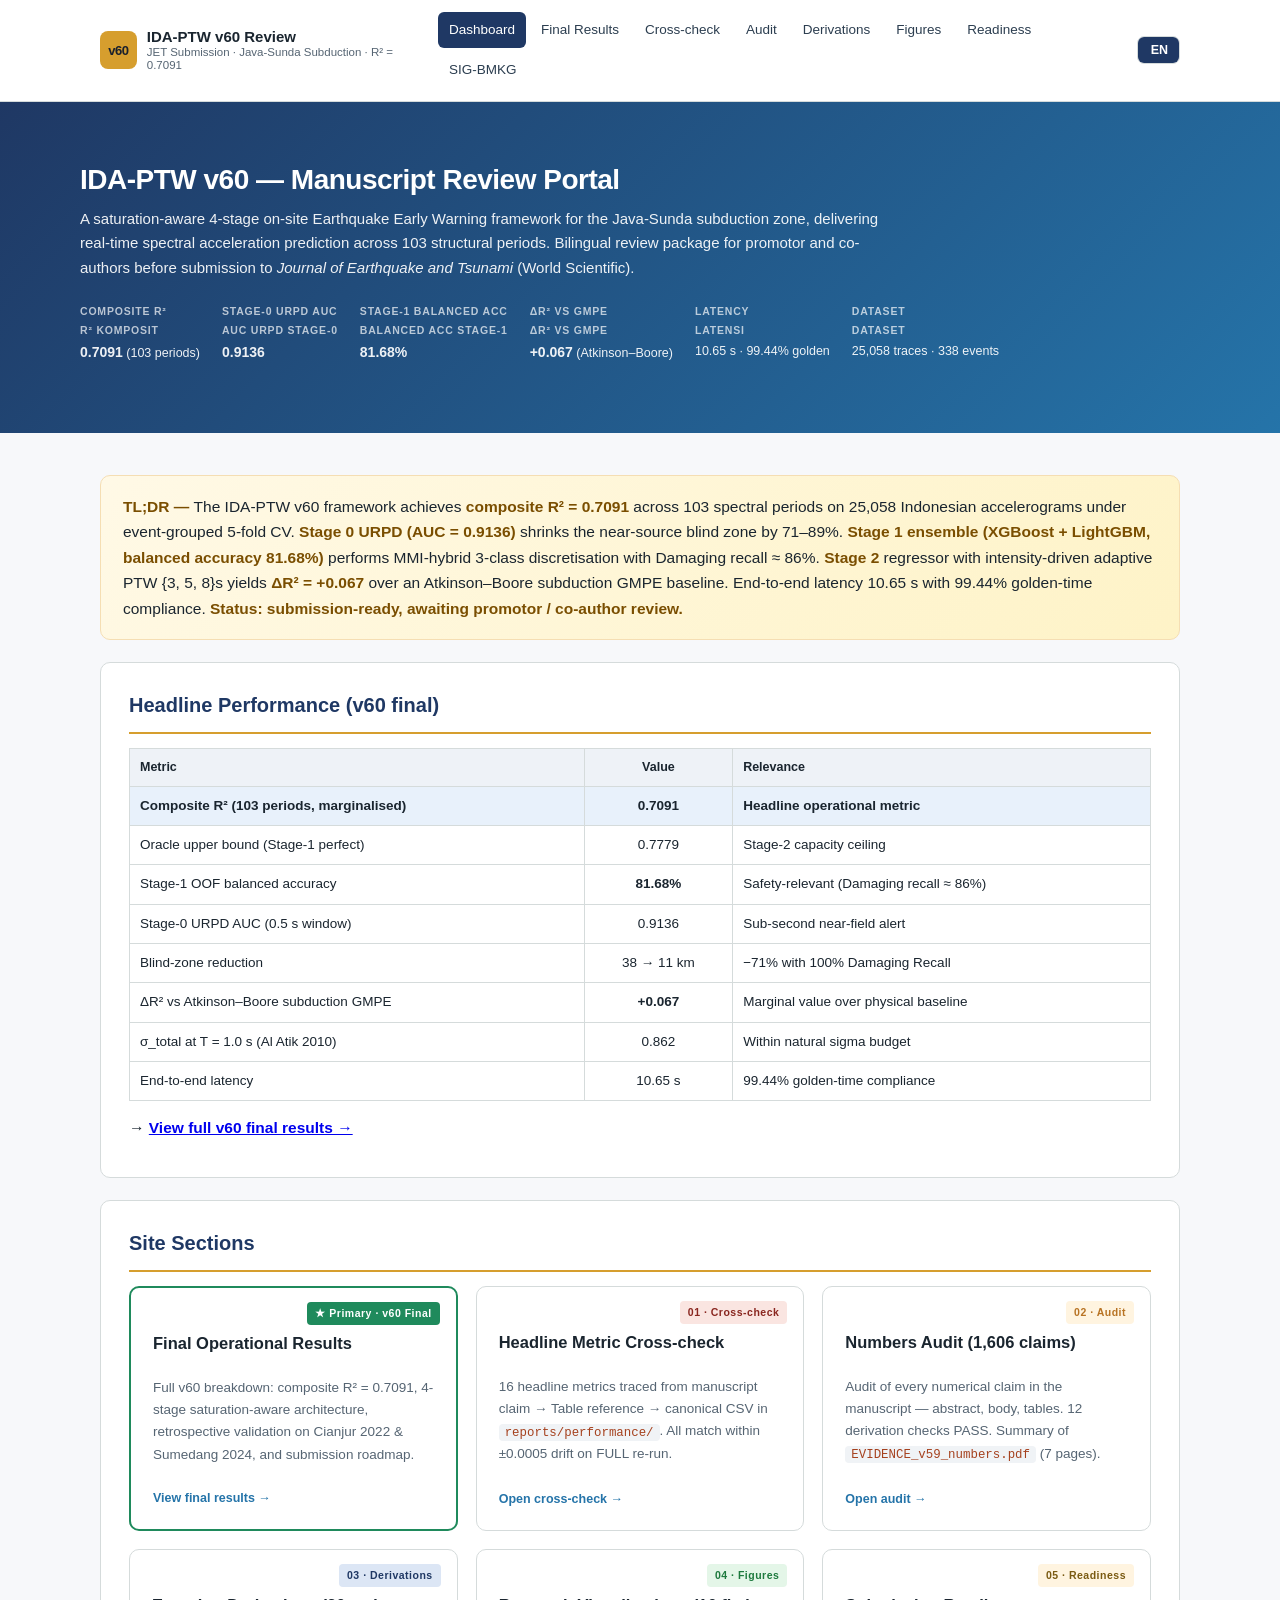
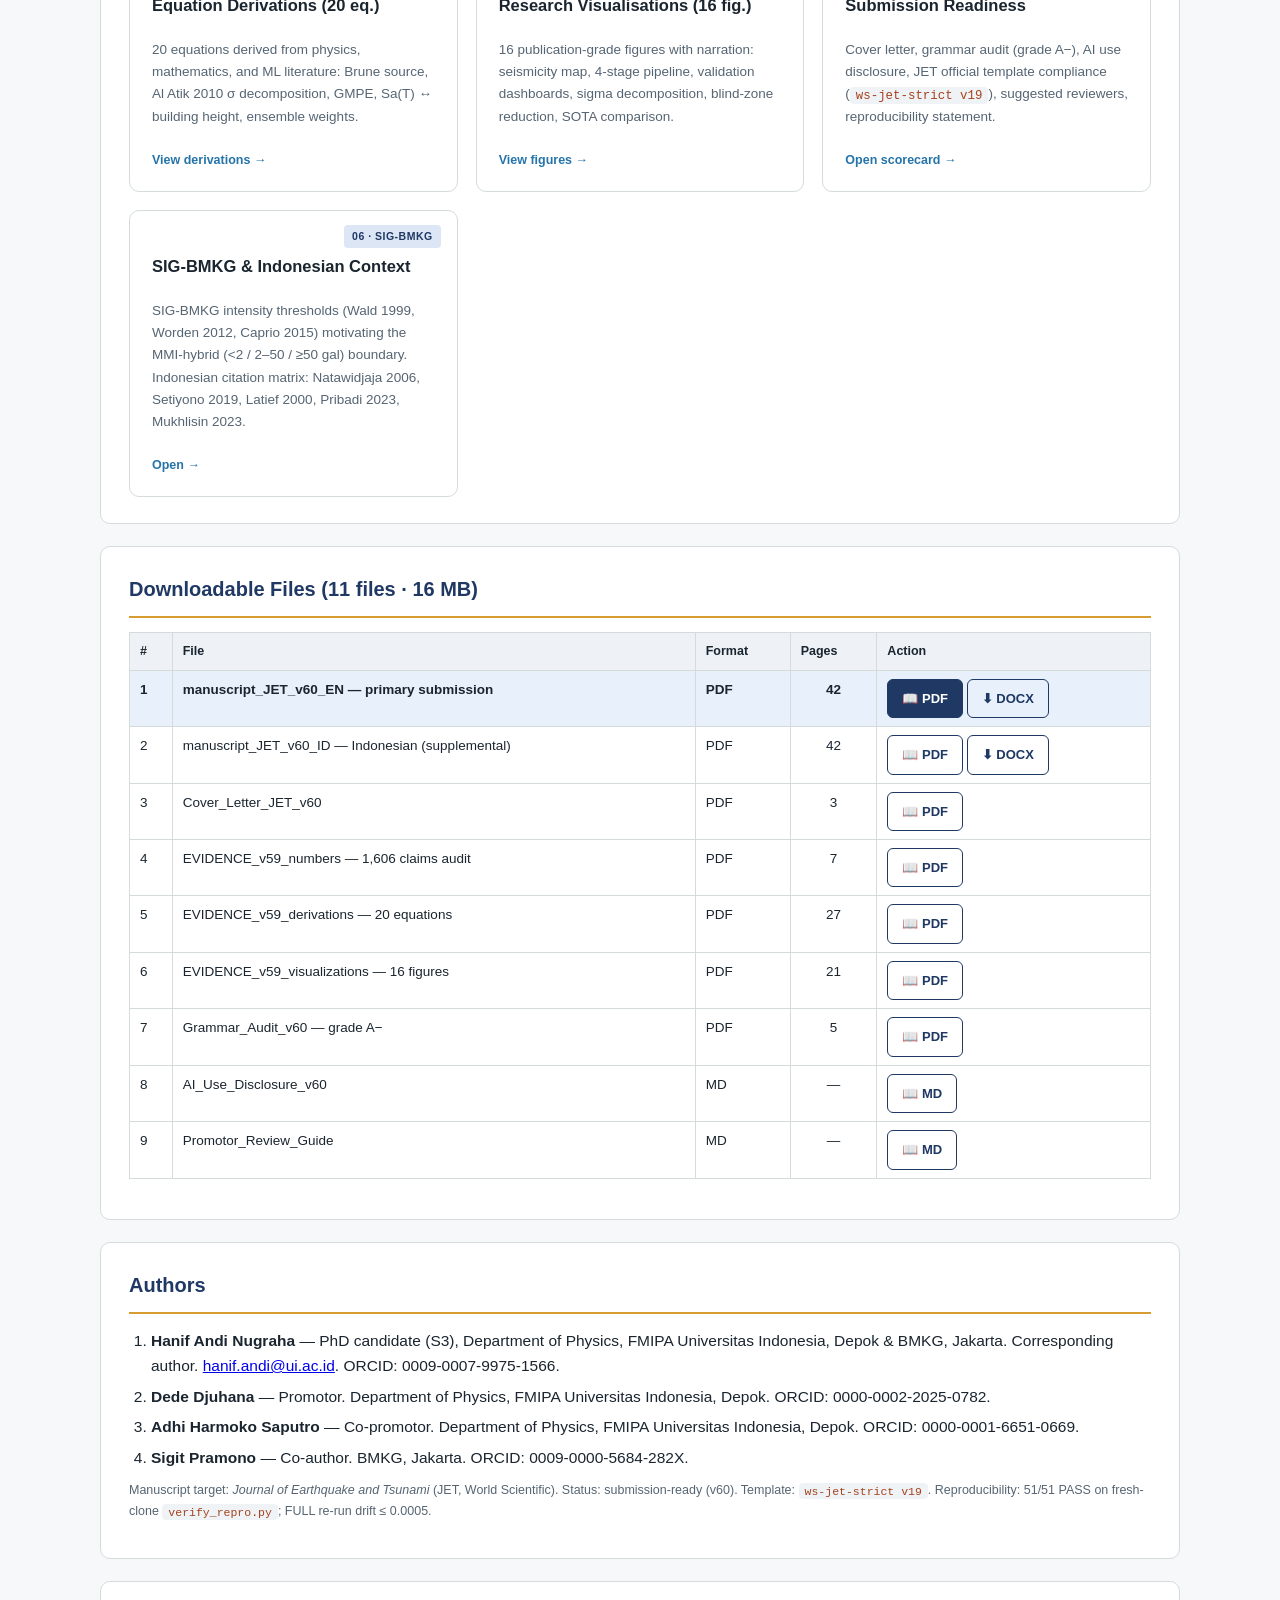
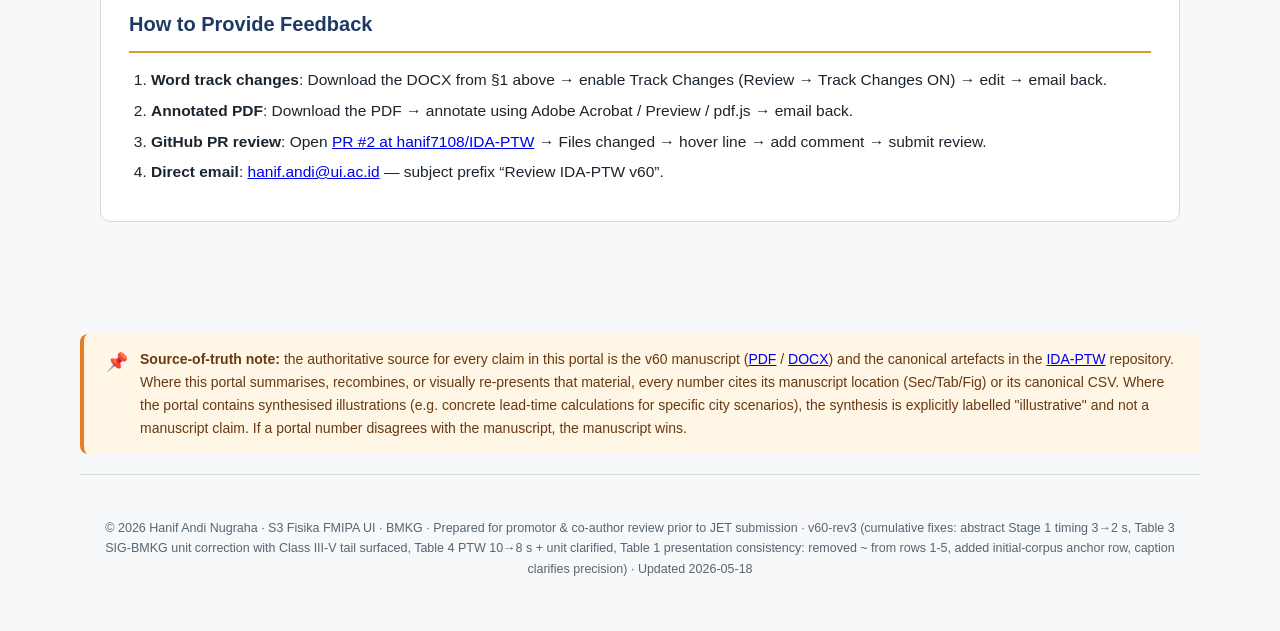
==== index.html @ 30c7771d "Manuscript v60-rev3: Table 1 presentation consistency Promotor flagged inconsistency in Table 1 (Qua" ====
<!DOCTYPE html>

<html lang="id">
<head>
<meta charset="utf-8"/>
<meta content="width=device-width, initial-scale=1" name="viewport"/>
<title>IDA-PTW v60 — Promotor Review Portal</title>
<meta content="Bilingual review portal for IDA-PTW v60 manuscript — Journal of Earthquake and Tsunami submission. Composite R²=0.7091, AUC=0.9136, BAcc=81.68%, ΔR² vs GMPE=+0.067." name="description"/>
<meta content="noindex,nofollow" name="robots"/>
<link href="assets/css/style.css" rel="stylesheet"/>
</head>
<body class="lang-id">
<header class="top">
<div class="wrap">
<a class="brand" data-keep-lang="" href="index.html">
<div class="brand-mark">v60</div>
<div class="brand-text">
<b data-lang="en">IDA-PTW v60 Review</b>
<b data-lang="id">Tinjauan IDA-PTW v60</b>
<span data-lang="en">JET Submission · Java-Sunda Subduction · R² = 0.7091</span>
<span data-lang="id">Submission JET · Subduksi Jawa-Sunda · R² = 0,7091</span>
</div>
</a>
<nav class="nav">
<a class="active" data-keep-lang="" data-lang="en" href="index.html">Dashboard</a>
<a class="active" data-keep-lang="" data-lang="id" href="index.html">Beranda</a>
<a data-keep-lang="" data-lang="en" href="07-final-results.html">Final Results</a>
<a data-keep-lang="" data-lang="id" href="07-final-results.html">Hasil Akhir</a>
<a data-keep-lang="" data-lang="en" href="01-crosscheck.html">Cross-check</a>
<a data-keep-lang="" data-lang="id" href="01-crosscheck.html">Cross-check</a>
<a data-keep-lang="" data-lang="en" href="02-audit.html">Audit</a>
<a data-keep-lang="" data-lang="id" href="02-audit.html">Audit</a>
<a data-keep-lang="" data-lang="en" href="03-appendix.html">Derivations</a>
<a data-keep-lang="" data-lang="id" href="03-appendix.html">Derivasi</a>
<a data-keep-lang="" data-lang="en" href="04-figure.html">Figures</a>
<a data-keep-lang="" data-lang="id" href="04-figure.html">Figur</a>
<a data-keep-lang="" data-lang="en" href="05-readiness.html">Readiness</a>
<a data-keep-lang="" data-lang="id" href="05-readiness.html">Kesiapan</a>
<a data-keep-lang="" data-lang="en" href="06-sigbmkg.html">SIG-BMKG</a>
<a data-keep-lang="" data-lang="id" href="06-sigbmkg.html">SIG-BMKG</a>
</nav>
<div aria-label="Language" class="lang-toggle" role="tablist">
<button aria-label="English" data-lang="en">EN</button>
<button aria-label="Bahasa Indonesia" data-lang="id">ID</button>
</div>
</div>
</header>
<section class="hero">
<div class="wrap">
<h1 data-lang="en">IDA-PTW v60 — Manuscript Review Portal</h1>
<h1 data-lang="id">Portal Tinjauan Naskah IDA-PTW v60</h1>
<p class="sub" data-lang="en">
      A saturation-aware 4-stage on-site Earthquake Early Warning framework for the Java-Sunda subduction zone, delivering real-time spectral acceleration prediction across 103 structural periods. Bilingual review package for promotor and co-authors before submission to <em>Journal of Earthquake and Tsunami</em> (World Scientific).
    </p>
<p class="sub" data-lang="id">
      Framework EEWS on-site 4-tahap dengan kesadaran saturasi untuk zona subduksi Jawa-Sunda, memberikan prediksi spectral acceleration real-time pada 103 periode struktural. Paket tinjauan dwi-bahasa untuk promotor dan co-author sebelum submission ke <em>Journal of Earthquake and Tsunami</em> (World Scientific).
    </p>
<div class="meta">
<span>
<strong data-lang="en">Composite R²</strong><strong data-lang="id">R² Komposit</strong>
<span data-lang="en"><b>0.7091</b> (103 periods)</span>
<span data-lang="id"><b>0,7091</b> (103 periode)</span>
</span>
<span>
<strong data-lang="en">Stage-0 URPD AUC</strong><strong data-lang="id">AUC URPD Stage-0</strong>
<span data-lang="en"><b>0.9136</b></span>
<span data-lang="id"><b>0,9136</b></span>
</span>
<span>
<strong data-lang="en">Stage-1 Balanced Acc</strong><strong data-lang="id">Balanced Acc Stage-1</strong>
<span data-lang="en"><b>81.68%</b></span>
<span data-lang="id"><b>81,68%</b></span>
</span>
<span>
<strong data-lang="en">ΔR² vs GMPE</strong><strong data-lang="id">ΔR² vs GMPE</strong>
<span data-lang="en"><b>+0.067</b> (Atkinson–Boore)</span>
<span data-lang="id"><b>+0,067</b> (Atkinson–Boore)</span>
</span>
<span>
<strong data-lang="en">Latency</strong><strong data-lang="id">Latensi</strong>
<span data-lang="en">10.65 s · 99.44% golden</span>
<span data-lang="id">10,65 s · 99,44% golden</span>
</span>
<span>
<strong data-lang="en">Dataset</strong><strong data-lang="id">Dataset</strong>
<span data-lang="en">25,058 traces · 338 events</span>
<span data-lang="id">25.058 traces · 338 event</span>
</span>
</div>
</div>
</section>
<main>
<div class="tldr">
<b data-lang="en">TL;DR — </b><b data-lang="id">Ringkas — </b>
<span data-lang="en">
      The IDA-PTW v60 framework achieves <b>composite R² = 0.7091</b> across 103 spectral periods on 25,058 Indonesian accelerograms under event-grouped 5-fold CV. <b>Stage 0 URPD (AUC = 0.9136)</b> shrinks the near-source blind zone by 71–89%. <b>Stage 1 ensemble (XGBoost + LightGBM, balanced accuracy 81.68%)</b> performs MMI-hybrid 3-class discretisation with Damaging recall ≈ 86%. <b>Stage 2</b> regressor with intensity-driven adaptive PTW {3, 5, 8}s yields <b>ΔR² = +0.067</b> over an Atkinson–Boore subduction GMPE baseline. End-to-end latency 10.65 s with 99.44% golden-time compliance. <b>Status: submission-ready, awaiting promotor / co-author review.</b>
</span>
<span data-lang="id">
      Framework IDA-PTW v60 mencapai <b>composite R² = 0,7091</b> pada 103 periode spektral di 25.058 accelerogram Indonesia di bawah event-grouped 5-fold CV. <b>Stage 0 URPD (AUC = 0,9136)</b> mengurangi zona buta near-source 71–89%. <b>Ensemble Stage 1 (XGBoost + LightGBM, balanced accuracy 81,68%)</b> melakukan diskretisasi 3-kelas MMI-hybrid dengan Damaging recall ≈ 86%. <b>Regressor Stage 2</b> dengan PTW adaptif {3, 5, 8}s menghasilkan <b>ΔR² = +0,067</b> di atas baseline GMPE Atkinson–Boore. Latensi end-to-end 10,65 s dengan kepatuhan golden-time 99,44%. <b>Status: siap submission, menunggu tinjauan promotor / co-author.</b>
</span>
</div>
<section class="card">
<h2 data-lang="en">Headline Performance (v60 final)</h2>
<h2 data-lang="id">Performa Utama (v60 final)</h2>
<div class="table-wrap">
<table>
<thead>
<tr>
<th data-lang="en">Metric</th><th data-lang="id">Metrik</th>
<th class="num" data-lang="en">Value</th><th class="num" data-lang="id">Nilai</th>
<th data-lang="en">Relevance</th><th data-lang="id">Relevansi</th>
</tr>
</thead>
<tbody>
<tr class="highlight">
<td data-lang="en">Composite R² (103 periods, marginalised)</td>
<td data-lang="id">Composite R² (103 periode, marginalised)</td>
<td class="num" data-lang="en"><b>0.7091</b></td><td class="num" data-lang="id"><b>0,7091</b></td>
<td data-lang="en">Headline operational metric</td>
<td data-lang="id">Metrik operasional utama</td>
</tr>
<tr>
<td data-lang="en">Oracle upper bound (Stage-1 perfect)</td>
<td data-lang="id">Oracle upper bound (Stage-1 sempurna)</td>
<td class="num" data-lang="en">0.7779</td><td class="num" data-lang="id">0,7779</td>
<td data-lang="en">Stage-2 capacity ceiling</td>
<td data-lang="id">Plafon kapasitas Stage-2</td>
</tr>
<tr>
<td data-lang="en">Stage-1 OOF balanced accuracy</td>
<td data-lang="id">Balanced accuracy OOF Stage-1</td>
<td class="num" data-lang="en"><b>81.68%</b></td><td class="num" data-lang="id"><b>81,68%</b></td>
<td data-lang="en">Safety-relevant (Damaging recall ≈ 86%)</td>
<td data-lang="id">Relevan keselamatan (Damaging recall ≈ 86%)</td>
</tr>
<tr>
<td data-lang="en">Stage-0 URPD AUC (0.5 s window)</td>
<td data-lang="id">AUC URPD Stage-0 (window 0,5 s)</td>
<td class="num" data-lang="en">0.9136</td><td class="num" data-lang="id">0,9136</td>
<td data-lang="en">Sub-second near-field alert</td>
<td data-lang="id">Alert near-field sub-detik</td>
</tr>
<tr>
<td data-lang="en">Blind-zone reduction</td>
<td data-lang="id">Reduksi blind zone</td>
<td class="num" data-lang="en">38 → 11 km</td><td class="num" data-lang="id">38 → 11 km</td>
<td data-lang="en">−71% with 100% Damaging Recall</td>
<td data-lang="id">−71% dengan 100% Damaging Recall</td>
</tr>
<tr>
<td data-lang="en">ΔR² vs Atkinson–Boore subduction GMPE</td>
<td data-lang="id">ΔR² vs GMPE subduksi Atkinson–Boore</td>
<td class="num" data-lang="en"><b>+0.067</b></td><td class="num" data-lang="id"><b>+0,067</b></td>
<td data-lang="en">Marginal value over physical baseline</td>
<td data-lang="id">Nilai marginal di atas baseline fisik</td>
</tr>
<tr>
<td data-lang="en">σ_total at T = 1.0 s (Al Atik 2010)</td>
<td data-lang="id">σ_total di T = 1,0 s (Al Atik 2010)</td>
<td class="num" data-lang="en">0.862</td><td class="num" data-lang="id">0,862</td>
<td data-lang="en">Within natural sigma budget</td>
<td data-lang="id">Dalam budget sigma alami</td>
</tr>
<tr>
<td data-lang="en">End-to-end latency</td>
<td data-lang="id">Latensi end-to-end</td>
<td class="num" data-lang="en">10.65 s</td><td class="num" data-lang="id">10,65 s</td>
<td data-lang="en">99.44% golden-time compliance</td>
<td data-lang="id">99,44% kepatuhan golden-time</td>
</tr>
</tbody>
</table>
</div>
<p data-lang="en">→ <a data-keep-lang="" href="07-final-results.html"><b>View full v60 final results →</b></a></p>
<p data-lang="id">→ <a data-keep-lang="" href="07-final-results.html"><b>Lihat hasil lengkap v60 →</b></a></p>
</section>
<section class="card">
<h2 data-lang="en">Site Sections</h2>
<h2 data-lang="id">Seksi Portal</h2>
<div class="grid-docs">
<a class="doc-card" data-keep-lang="" href="07-final-results.html" style="border:2px solid #1f8a5c">
<span class="tag md" style="background:#1f8a5c;color:#fff">★ Primary · v60 Final</span>
<h3 data-lang="en">Final Operational Results</h3>
<h3 data-lang="id">Hasil Operasional Final</h3>
<p data-lang="en">Full v60 breakdown: composite R² = 0.7091, 4-stage saturation-aware architecture, retrospective validation on Cianjur 2022 &amp; Sumedang 2024, and submission roadmap.</p>
<p data-lang="id">Rincian lengkap v60: composite R² = 0,7091, arsitektur 4-stage saturation-aware, validasi retrospektif Cianjur 2022 &amp; Sumedang 2024, dan roadmap submission.</p>
<div class="open" data-lang="en">View final results →</div>
<div class="open" data-lang="id">Lihat hasil final →</div>
</a>
<a class="doc-card" data-keep-lang="" href="01-crosscheck.html">
<span class="tag pdf">01 · Cross-check</span>
<h3 data-lang="en">Headline Metric Cross-check</h3>
<h3 data-lang="id">Cross-check Metrik Utama</h3>
<p data-lang="en">16 headline metrics traced from manuscript claim → Table reference → canonical CSV in <code>reports/performance/</code>. All match within ±0.0005 drift on FULL re-run.</p>
<p data-lang="id">16 metrik utama dilacak dari klaim manuskrip → referensi Tabel → CSV kanonik di <code>reports/performance/</code>. Semua match dalam drift ±0,0005 pada re-run FULL.</p>
<div class="open" data-lang="en">Open cross-check →</div>
<div class="open" data-lang="id">Buka cross-check →</div>
</a>
<a class="doc-card" data-keep-lang="" href="02-audit.html">
<span class="tag md">02 · Audit</span>
<h3 data-lang="en">Numbers Audit (1,606 claims)</h3>
<h3 data-lang="id">Audit Angka (1.606 klaim)</h3>
<p data-lang="en">Audit of every numerical claim in the manuscript — abstract, body, tables. 12 derivation checks PASS. Summary of <code>EVIDENCE_v59_numbers.pdf</code> (7 pages).</p>
<p data-lang="id">Audit setiap klaim numerik di manuskrip — abstract, body, tabel. 12 cek derivasi PASS. Ringkasan <code>EVIDENCE_v59_numbers.pdf</code> (7 halaman).</p>
<div class="open" data-lang="en">Open audit →</div>
<div class="open" data-lang="id">Buka audit →</div>
</a>
<a class="doc-card" data-keep-lang="" href="03-appendix.html">
<span class="tag docx">03 · Derivations</span>
<h3 data-lang="en">Equation Derivations (20 eq.)</h3>
<h3 data-lang="id">Derivasi Persamaan (20 pers.)</h3>
<p data-lang="en">20 equations derived from physics, mathematics, and ML literature: Brune source, Al Atik 2010 σ decomposition, GMPE, Sa(T) ↔ building height, ensemble weights.</p>
<p data-lang="id">20 persamaan diturunkan dari literatur fisika, matematika, dan ML: Brune source, dekomposisi σ Al Atik 2010, GMPE, Sa(T) ↔ tinggi gedung, bobot ensemble.</p>
<div class="open" data-lang="en">View derivations →</div>
<div class="open" data-lang="id">Lihat derivasi →</div>
</a>
<a class="doc-card" data-keep-lang="" href="04-figure.html">
<span class="tag fig">04 · Figures</span>
<h3 data-lang="en">Research Visualisations (16 fig.)</h3>
<h3 data-lang="id">Visualisasi Riset (16 fig.)</h3>
<p data-lang="en">16 publication-grade figures with narration: seismicity map, 4-stage pipeline, validation dashboards, sigma decomposition, blind-zone reduction, SOTA comparison.</p>
<p data-lang="id">16 figur kualitas publikasi dengan narasi: peta seismisitas, pipeline 4-stage, dashboard validasi, dekomposisi sigma, reduksi blind-zone, perbandingan SOTA.</p>
<div class="open" data-lang="en">View figures →</div>
<div class="open" data-lang="id">Lihat figur →</div>
</a>
<a class="doc-card" data-keep-lang="" href="05-readiness.html">
<span class="tag gold">05 · Readiness</span>
<h3 data-lang="en">Submission Readiness</h3>
<h3 data-lang="id">Kesiapan Submission</h3>
<p data-lang="en">Cover letter, grammar audit (grade A−), AI use disclosure, JET official template compliance (<code>ws-jet-strict v19</code>), suggested reviewers, reproducibility statement.</p>
<p data-lang="id">Cover letter, audit grammar (grade A−), pengungkapan AI, kepatuhan template resmi JET (<code>ws-jet-strict v19</code>), saran reviewer, pernyataan reproducibility.</p>
<div class="open" data-lang="en">Open scorecard →</div>
<div class="open" data-lang="id">Buka scorecard →</div>
</a>
<a class="doc-card" data-keep-lang="" href="06-sigbmkg.html">
<span class="tag docx">06 · SIG-BMKG</span>
<h3 data-lang="en">SIG-BMKG &amp; Indonesian Context</h3>
<h3 data-lang="id">Konteks SIG-BMKG &amp; Indonesia</h3>
<p data-lang="en">SIG-BMKG intensity thresholds (Wald 1999, Worden 2012, Caprio 2015) motivating the MMI-hybrid (&lt;2 / 2–50 / ≥50 gal) boundary. Indonesian citation matrix: Natawidjaja 2006, Setiyono 2019, Latief 2000, Pribadi 2023, Mukhlisin 2023.</p>
<p data-lang="id">Threshold intensitas SIG-BMKG (Wald 1999, Worden 2012, Caprio 2015) yang memotivasi boundary MMI-hybrid (&lt;2 / 2–50 / ≥50 gal). Matriks citation Indonesia: Natawidjaja 2006, Setiyono 2019, Latief 2000, Pribadi 2023, Mukhlisin 2023.</p>
<div class="open" data-lang="en">Open →</div>
<div class="open" data-lang="id">Buka →</div>
</a>
</div>
</section>
<section class="card">
<h2 data-lang="en">Downloadable Files (11 files · 16 MB)</h2>
<h2 data-lang="id">Berkas Unduhan (11 berkas · 16 MB)</h2>
<div class="table-wrap">
<table>
<thead>
<tr>
<th>#</th>
<th data-lang="en">File</th><th data-lang="id">Berkas</th>
<th data-lang="en">Format</th><th data-lang="id">Format</th>
<th data-lang="en">Pages</th><th data-lang="id">Halaman</th>
<th data-lang="en">Action</th><th data-lang="id">Aksi</th>
</tr>
</thead>
<tbody>
<tr class="highlight">
<td>1</td>
<td colspan="1" data-lang="en"><b>manuscript_JET_v60_EN</b> — primary submission</td>
<td colspan="1" data-lang="id"><b>manuscript_JET_v60_EN</b> — submission utama</td>
<td>PDF</td>
<td class="num">42</td>
<td><a class="btn btn-primary" href="pdfs/manuscript_JET_v60_EN.pdf" target="_blank">📖 PDF</a> <a class="btn btn-outline" href="docs/manuscript_JET_v60_EN.docx">⬇ DOCX</a></td>
</tr>
<tr>
<td>2</td>
<td data-lang="en">manuscript_JET_v60_ID — Indonesian (supplemental)</td>
<td data-lang="id">manuscript_JET_v60_ID — Bahasa Indonesia (supplemental)</td>
<td>PDF</td>
<td class="num">42</td>
<td><a class="btn btn-outline" href="pdfs/manuscript_JET_v60_ID.pdf" target="_blank">📖 PDF</a> <a class="btn btn-outline" href="docs/manuscript_JET_v60_ID.docx">⬇ DOCX</a></td>
</tr>
<tr>
<td>3</td>
<td data-lang="en">Cover_Letter_JET_v60</td>
<td data-lang="id">Cover_Letter_JET_v60</td>
<td>PDF</td>
<td class="num">3</td>
<td><a class="btn btn-outline" href="pdfs/Cover_Letter_JET_v60.pdf" target="_blank">📖 PDF</a></td>
</tr>
<tr>
<td>4</td>
<td data-lang="en">EVIDENCE_v59_numbers — 1,606 claims audit</td>
<td data-lang="id">EVIDENCE_v59_numbers — audit 1.606 klaim</td>
<td>PDF</td>
<td class="num">7</td>
<td><a class="btn btn-outline" href="pdfs/EVIDENCE_v59_numbers.pdf" target="_blank">📖 PDF</a></td>
</tr>
<tr>
<td>5</td>
<td data-lang="en">EVIDENCE_v59_derivations — 20 equations</td>
<td data-lang="id">EVIDENCE_v59_derivations — 20 persamaan</td>
<td>PDF</td>
<td class="num">27</td>
<td><a class="btn btn-outline" href="pdfs/EVIDENCE_v59_derivations.pdf" target="_blank">📖 PDF</a></td>
</tr>
<tr>
<td>6</td>
<td data-lang="en">EVIDENCE_v59_visualizations — 16 figures</td>
<td data-lang="id">EVIDENCE_v59_visualizations — 16 figur</td>
<td>PDF</td>
<td class="num">21</td>
<td><a class="btn btn-outline" href="pdfs/EVIDENCE_v59_visualizations.pdf" target="_blank">📖 PDF</a></td>
</tr>
<tr>
<td>7</td>
<td data-lang="en">Grammar_Audit_v60 — grade A−</td>
<td data-lang="id">Grammar_Audit_v60 — grade A−</td>
<td>PDF</td>
<td class="num">5</td>
<td><a class="btn btn-outline" href="pdfs/Grammar_Audit_v60.pdf" target="_blank">📖 PDF</a></td>
</tr>
<tr>
<td>8</td>
<td data-lang="en">AI_Use_Disclosure_v60</td>
<td data-lang="id">AI_Use_Disclosure_v60</td>
<td>MD</td>
<td class="num">—</td>
<td><a class="btn btn-outline" href="docs/AI_Use_Disclosure_v60.md" target="_blank">📖 MD</a></td>
</tr>
<tr>
<td>9</td>
<td data-lang="en">Promotor_Review_Guide</td>
<td data-lang="id">Promotor_Review_Guide</td>
<td>MD</td>
<td class="num">—</td>
<td><a class="btn btn-outline" href="docs/Promotor_Review_Guide.md" target="_blank">📖 MD</a></td>
</tr>
</tbody>
</table>
</div>
</section>
<section class="card">
<h2 data-lang="en">Authors</h2>
<h2 data-lang="id">Penulis</h2>
<ol>
<li>
<b>Hanif Andi Nugraha</b> —
        <span data-lang="en">PhD candidate (S3), Department of Physics, FMIPA Universitas Indonesia, Depok &amp; BMKG, Jakarta. Corresponding author. <a href="mailto:hanif.andi@ui.ac.id">hanif.andi@ui.ac.id</a>. ORCID: 0009-0007-9975-1566.</span>
<span data-lang="id">Kandidat Doktor (S3), Departemen Fisika, FMIPA Universitas Indonesia, Depok &amp; BMKG, Jakarta. Penulis koresponden. <a href="mailto:hanif.andi@ui.ac.id">hanif.andi@ui.ac.id</a>. ORCID: 0009-0007-9975-1566.</span>
</li>
<li>
<b>Dede Djuhana</b> —
        <span data-lang="en">Promotor. Department of Physics, FMIPA Universitas Indonesia, Depok. ORCID: 0000-0002-2025-0782.</span>
<span data-lang="id">Promotor. Departemen Fisika, FMIPA Universitas Indonesia, Depok. ORCID: 0000-0002-2025-0782.</span>
</li>
<li>
<b>Adhi Harmoko Saputro</b> —
        <span data-lang="en">Co-promotor. Department of Physics, FMIPA Universitas Indonesia, Depok. ORCID: 0000-0001-6651-0669.</span>
<span data-lang="id">Ko-promotor. Departemen Fisika, FMIPA Universitas Indonesia, Depok. ORCID: 0000-0001-6651-0669.</span>
</li>
<li>
<b>Sigit Pramono</b> —
        <span data-lang="en">Co-author. BMKG, Jakarta. ORCID: 0009-0000-5684-282X.</span>
<span data-lang="id">Co-author. BMKG, Jakarta. ORCID: 0009-0000-5684-282X.</span>
</li>
</ol>
<p class="small muted" data-lang="en">Manuscript target: <em>Journal of Earthquake and Tsunami</em> (JET, World Scientific). Status: submission-ready (v60). Template: <code>ws-jet-strict v19</code>. Reproducibility: 51/51 PASS on fresh-clone <code>verify_repro.py</code>; FULL re-run drift ≤ 0.0005.</p>
<p class="small muted" data-lang="id">Target manuskrip: <em>Journal of Earthquake and Tsunami</em> (JET, World Scientific). Status: siap submission (v60). Template: <code>ws-jet-strict v19</code>. Reproducibility: 51/51 PASS pada fresh-clone <code>verify_repro.py</code>; drift re-run FULL ≤ 0,0005.</p>
</section>
<section class="card">
<h2 data-lang="en">How to Provide Feedback</h2>
<h2 data-lang="id">Cara Memberikan Tanggapan</h2>
<ol>
<li>
<b data-lang="en">Word track changes</b><b data-lang="id">Track changes Word</b>:
        <span data-lang="en">Download the DOCX from §1 above → enable Track Changes (Review → Track Changes ON) → edit → email back.</span>
<span data-lang="id">Unduh DOCX dari §1 di atas → aktifkan Track Changes (Review → Track Changes ON) → edit → kirim kembali via email.</span>
</li>
<li>
<b data-lang="en">Annotated PDF</b><b data-lang="id">PDF dengan anotasi</b>:
        <span data-lang="en">Download the PDF → annotate using Adobe Acrobat / Preview / pdf.js → email back.</span>
<span data-lang="id">Unduh PDF → anotasi menggunakan Adobe Acrobat / Preview / pdf.js → kirim kembali via email.</span>
</li>
<li>
<b data-lang="en">GitHub PR review</b><b data-lang="id">Tinjauan PR GitHub</b>:
        <span data-lang="en">Open <a href="https://github.com/hanif7108/IDA-PTW/pull/2" target="_blank">PR #2 at hanif7108/IDA-PTW</a> → Files changed → hover line → add comment → submit review.</span>
<span data-lang="id">Buka <a href="https://github.com/hanif7108/IDA-PTW/pull/2" target="_blank">PR #2 di hanif7108/IDA-PTW</a> → Files changed → hover baris → tambahkan komentar → submit review.</span>
</li>
<li>
<b data-lang="en">Direct email</b><b data-lang="id">Email langsung</b>:
        <a href="mailto:hanif.andi@ui.ac.id?subject=Review%20IDA-PTW%20v60">hanif.andi@ui.ac.id</a>
<span data-lang="en"> — subject prefix “Review IDA-PTW v60”.</span>
<span data-lang="id"> — gunakan subject “Review IDA-PTW v60”.</span>
</li>
</ol>
</section>
</main>
<div class="callout warn" style="max-width:1120px; margin:30px auto 0; padding:14px 22px;">
<div class="ic">📌</div>
<div>
<b data-lang="en">Source-of-truth note:</b><b data-lang="id">Catatan source-of-truth:</b>
<span data-lang="en"> the authoritative source for every claim in this portal is the v60 manuscript (<a href="pdfs/manuscript_JET_v60_EN.pdf" target="_blank">PDF</a> / <a href="docs/manuscript_JET_v60_EN.docx">DOCX</a>) and the canonical artefacts in the <a href="https://github.com/hanif7108/IDA-PTW" target="_blank">IDA-PTW</a> repository. Where this portal summarises, recombines, or visually re-presents that material, every number cites its manuscript location (Sec/Tab/Fig) or its canonical CSV. Where the portal contains synthesised illustrations (e.g. concrete lead-time calculations for specific city scenarios), the synthesis is explicitly labelled "illustrative" and not a manuscript claim. If a portal number disagrees with the manuscript, the manuscript wins.</span>
<span data-lang="id"> sumber otoritatif untuk setiap klaim di portal ini adalah manuskrip v60 (<a href="pdfs/manuscript_JET_v60_EN.pdf" target="_blank">PDF</a> / <a href="docs/manuscript_JET_v60_EN.docx">DOCX</a>) dan artefak kanonik di repo <a href="https://github.com/hanif7108/IDA-PTW" target="_blank">IDA-PTW</a>. Di mana portal meringkas, mengkombinasi-ulang, atau menyajikan-ulang material itu, setiap angka mengutip lokasi manuskripnya (Sec/Tab/Fig) atau CSV kanoniknya. Di mana portal memuat ilustrasi yang disintesis (mis. kalkulasi lead-time konkret untuk skenario kota spesifik), sintesis itu ditandai eksplisit "ilustratif" dan bukan klaim manuskrip. Jika angka portal tidak cocok dengan manuskrip, manuskrip yang menang.</span>
</div>
</div>
<footer class="site">
<p>
<span data-lang="en">© 2026 Hanif Andi Nugraha · S3 Fisika FMIPA UI · BMKG · Prepared for promotor &amp; co-author review prior to JET submission · v60-rev3 (cumulative fixes: abstract Stage 1 timing 3→2 s, Table 3 SIG-BMKG unit correction with Class III-V tail surfaced, Table 4 PTW 10→8 s + unit clarified, Table 1 presentation consistency: removed ~ from rows 1-5, added initial-corpus anchor row, caption clarifies precision) · Updated 2026-05-18</span>
<span data-lang="id">© 2026 Hanif Andi Nugraha · S3 Fisika FMIPA UI · BMKG · Disiapkan untuk tinjauan promotor &amp; co-author sebelum submission JET · v60-rev3 (fix kumulatif: timing Stage 1 abstract 3→2 s, koreksi unit SIG-BMKG Tabel 3 dengan tail Kelas III-V terdeteksi, Tabel 4 PTW 10→8 s + unit dijelaskan, konsistensi presentasi Tabel 1: hapus ~ baris 1-5, tambah anchor korpus awal, caption menjelaskan presisi) · Diperbarui 18-05-2026</span>
</p>
</footer>
<script src="assets/js/i18n.js"></script>
</body>
</html>
---- assets/css/style.css ----
/* =========  IDA-PTW v60 Review Portal — Shared Stylesheet  ========= */
* { box-sizing: border-box; }
:root{
  --c-ink:#1a252f;
  --c-ink-soft:#2c3e50;
  --c-muted:#566573;
  --c-subtle:#7f8c8d;
  --c-line:#d5dbdb;
  --c-line-soft:#e6e9eb;
  --c-accent:#1f3864;
  --c-accent-2:#2574a9;
  --c-gold:#d69e2e;
  --c-gold-soft:#fff4e0;
  --c-success:#27ae60;
  --c-warn:#e67e22;
  --c-danger:#c0392b;
  --c-bg:#f7f8fa;
  --c-card:#ffffff;
  --c-hero:linear-gradient(135deg,#1f3864 0%,#2574a9 100%);
  --max:1120px;
  --r:10px;
}
html{scroll-behavior:smooth}
body{
  margin:0; font-family:-apple-system,BlinkMacSystemFont,"Segoe UI",Roboto,"Helvetica Neue",Arial,sans-serif;
  font-size:15.5px; line-height:1.65; color:var(--c-ink);
  background:var(--c-bg);
}

/* ==== Header ==== */
.top{
  background:var(--c-card); border-bottom:1px solid var(--c-line);
  position:sticky; top:0; z-index:100;
  backdrop-filter:blur(6px);
}
.top .wrap{
  max-width:var(--max); margin:0 auto; padding:12px 20px;
  display:flex; align-items:center; gap:16px;
}
.brand{display:flex; align-items:center; gap:10px; text-decoration:none; color:var(--c-ink);}
.brand-mark{
  width:38px; height:38px; border-radius:8px; display:grid; place-items:center;
  background:var(--c-gold); color:#1a202c; font-weight:800; font-size:13px;
  letter-spacing:-0.5px;
}
.brand-text{line-height:1.18}
.brand-text b{display:block; font-size:15px; font-weight:700}
.brand-text span{display:block; font-size:11.5px; color:var(--c-muted)}

.nav{margin-left:auto; display:flex; gap:4px; flex-wrap:wrap; align-items:center}
.nav a{
  text-decoration:none; color:var(--c-ink-soft); font-size:13.5px; font-weight:500;
  padding:7px 11px; border-radius:6px; transition:all .15s;
}
.nav a:hover{background:var(--c-line-soft); color:var(--c-accent)}
.nav a.active{background:var(--c-accent); color:#fff}

.lang-toggle{
  display:inline-flex; border:1px solid var(--c-line); border-radius:7px;
  background:var(--c-bg); margin-left:8px; overflow:hidden;
}
.lang-toggle button{
  border:0; background:transparent; padding:6px 12px; font-size:12.5px;
  font-weight:600; color:var(--c-muted); cursor:pointer; min-width:42px;
  font-family:inherit;
}
.lang-toggle button.active{background:var(--c-accent); color:#fff}

/* ==== Hero ==== */
.hero{
  background:var(--c-hero); color:#fff; padding:60px 20px 68px;
}
.hero .wrap{max-width:var(--max); margin:0 auto}
.hero h1{margin:0 0 10px; font-size:28px; font-weight:800; letter-spacing:-0.5px; line-height:1.25}
.hero p.sub{margin:0; font-size:15px; opacity:0.92; max-width:820px}
.hero .meta{
  margin-top:22px; display:flex; gap:22px; flex-wrap:wrap; font-size:12.5px;
  opacity:0.92;
}
.hero .meta span strong{display:block; font-weight:600; opacity:0.75; text-transform:uppercase; letter-spacing:0.8px; font-size:10.5px; margin-bottom:2px}
.hero .meta span b{font-size:14px}

/* ==== Container ==== */
main{max-width:var(--max); margin:0 auto; padding:32px 20px 60px}
section.card{
  background:var(--c-card); border:1px solid var(--c-line); border-radius:var(--r);
  padding:26px 28px; margin-bottom:22px;
}
section.card h2{
  margin:0 0 14px; color:var(--c-accent); font-size:20px; font-weight:700;
  padding-bottom:10px; border-bottom:2px solid var(--c-gold);
}
section.card h3{margin:22px 0 10px; color:var(--c-ink); font-size:16.5px; font-weight:700}
section.card h4{margin:16px 0 6px; color:var(--c-ink-soft); font-size:14.5px; font-weight:600}
section.card p{margin:10px 0}

/* ==== Landing cards ==== */
.grid-docs{display:grid; grid-template-columns:repeat(auto-fit, minmax(260px, 1fr)); gap:18px; margin-top:10px}
.doc-card{
  background:var(--c-card); border:1px solid var(--c-line); border-radius:var(--r);
  padding:20px 22px; text-decoration:none; color:inherit; transition:all .18s;
  display:flex; flex-direction:column; min-height:190px; position:relative;
}
.doc-card:hover{border-color:var(--c-accent-2); box-shadow:0 6px 20px rgba(31,56,100,.09); transform:translateY(-2px)}
.doc-card .tag{
  position:absolute; top:14px; right:16px; font-size:10.5px; font-weight:700;
  padding:3px 8px; border-radius:4px; letter-spacing:0.5px;
  background:var(--c-line-soft); color:var(--c-muted);
}
.doc-card .tag.md{background:#fff4e0; color:#b87323}
.doc-card .tag.docx{background:#dce6f5; color:#1f3864}
.doc-card .tag.fig{background:#e4f6e8; color:#1e7a3e}
.doc-card .tag.pdf{background:#fae5e1; color:#8a2720}
.doc-card .tag.gold{background:var(--c-gold-soft); color:#7a5a12}
.doc-card h3{margin:0 0 6px; font-size:15.5px; color:var(--c-accent); font-weight:700}
.doc-card p{margin:4px 0 0; font-size:13.5px; color:var(--c-muted); flex:1}
.doc-card .open{margin-top:12px; font-size:12.5px; font-weight:600; color:var(--c-accent-2)}

/* ==== Tables ==== */
.table-wrap{overflow-x:auto; margin:14px 0}
table{
  border-collapse:collapse; width:100%; font-size:13.5px;
  background:var(--c-card);
}
th, td{
  border:1px solid var(--c-line); padding:8px 10px; text-align:left; vertical-align:top;
}
th{background:#eef2f7; font-weight:700; color:var(--c-ink); font-size:12.5px}
td.num, th.num{text-align:center; font-variant-numeric:tabular-nums}
tr.highlight td{background:#e8f1fb; font-weight:700}
tr.warn td{background:#fff4e0}
tr.ok td{background:#e6f7ec}

/* ==== Lists ==== */
ul, ol{padding-left:22px; margin:10px 0}
li{margin:5px 0}

/* ==== Inline elements ==== */
code{
  background:#f0f3f6; padding:1.5px 6px; border-radius:4px; font-size:0.92em;
  font-family:"SF Mono", Menlo, Consolas, monospace; color:#a5411e;
}
pre{
  background:#1a252f; color:#d4e7e4; padding:14px 16px; border-radius:6px;
  overflow-x:auto; font-size:12.5px; line-height:1.5;
}
pre code{background:transparent; color:inherit; padding:0}
blockquote{
  border-left:3px solid var(--c-accent-2); background:#f0f6fc;
  padding:8px 16px; margin:14px 0; color:var(--c-ink-soft); font-size:14px;
  border-radius:0 6px 6px 0;
}

/* ==== Severity badges ==== */
.badge{
  display:inline-block; padding:2px 8px; border-radius:4px; font-size:11.5px;
  font-weight:700; letter-spacing:0.3px; text-transform:uppercase;
}
.b-block{background:#fae5e1; color:#8a2720}
.b-major{background:#fff1d6; color:#a55e12}
.b-minor{background:#fff9df; color:#7a6515}
.b-ok{background:#d7f0de; color:#1a6a37}
.b-info{background:#dce6f5; color:#1f3864}

/* ==== Callouts ==== */
.callout{
  padding:12px 18px; border-radius:8px; margin:14px 0; font-size:14px;
  border-left:4px solid; display:flex; gap:12px;
}
.callout .ic{font-size:18px; flex-shrink:0}
.callout.important{background:#eef3fa; border-color:var(--c-accent-2); color:var(--c-ink-soft)}
.callout.warn{background:#fff6e5; border-color:var(--c-warn); color:#693911}
.callout.danger{background:#fbe9e4; border-color:var(--c-danger); color:#702319}
.callout.tip{background:#e6f7ec; border-color:var(--c-success); color:#1d5830}

/* ==== Buttons ==== */
.btn{
  display:inline-flex; align-items:center; gap:6px; padding:8px 14px;
  border-radius:6px; font-size:13px; font-weight:600; text-decoration:none;
  transition:all .15s; border:1px solid;
}
.btn-primary{background:var(--c-accent); color:#fff; border-color:var(--c-accent)}
.btn-primary:hover{background:var(--c-accent-2); border-color:var(--c-accent-2)}
.btn-outline{background:transparent; color:var(--c-accent); border-color:var(--c-accent)}
.btn-outline:hover{background:var(--c-accent); color:#fff}
.btn-gold{background:var(--c-gold); color:#1a202c; border-color:var(--c-gold)}
.btn-gold:hover{background:#b88728; border-color:#b88728; color:#fff}

/* ==== Button row ==== */
.btn-row{display:flex; flex-wrap:wrap; gap:8px; margin:14px 0}

/* ==== TL;DR card ==== */
.tldr{
  background:linear-gradient(135deg, #fff9e6 0%, #fef3c7 100%);
  border:1px solid #f5deb3; border-radius:10px; padding:18px 22px; margin:10px 0 22px;
}
.tldr b{color:#7a4e00}

/* ==== Image viewer ==== */
.img-frame{
  background:#fafbfc; padding:18px; border:1px solid var(--c-line); border-radius:10px;
  text-align:center; margin:14px 0;
}
.img-frame img{max-width:100%; height:auto; display:block; margin:0 auto; border:1px solid var(--c-line-soft); border-radius:4px}
.img-frame .caption{margin-top:10px; font-size:13px; color:var(--c-muted); font-style:italic}

/* ==== Footer ==== */
footer.site{
  max-width:var(--max); margin:0 auto; padding:30px 20px 40px;
  color:var(--c-muted); font-size:12.5px; text-align:center; border-top:1px solid var(--c-line);
  margin-top:20px;
}
footer.site a{color:var(--c-muted)}

/* ==== i18n: show/hide by language ==== */
body.lang-en [data-lang="id"]{display:none}
body.lang-id [data-lang="en"]{display:none}

/* ==== Utility ==== */
.mono{font-family:"SF Mono", Menlo, Consolas, monospace; font-size:0.92em}
.muted{color:var(--c-muted)}
.small{font-size:12.5px}
.right{text-align:right}
.center{text-align:center}
.hr{height:1px; background:var(--c-line); border:0; margin:20px 0}

@media(max-width:760px){
  .hero{padding:40px 16px 46px}
  .hero h1{font-size:22px}
  section.card{padding:18px 16px}
  .nav{order:3; width:100%; justify-content:flex-start; margin-left:0}
  .nav a{padding:6px 8px; font-size:12.5px}
  .top .wrap{flex-wrap:wrap}
  .brand-text b{font-size:13.5px}
  .brand-text span{font-size:10.5px}
}
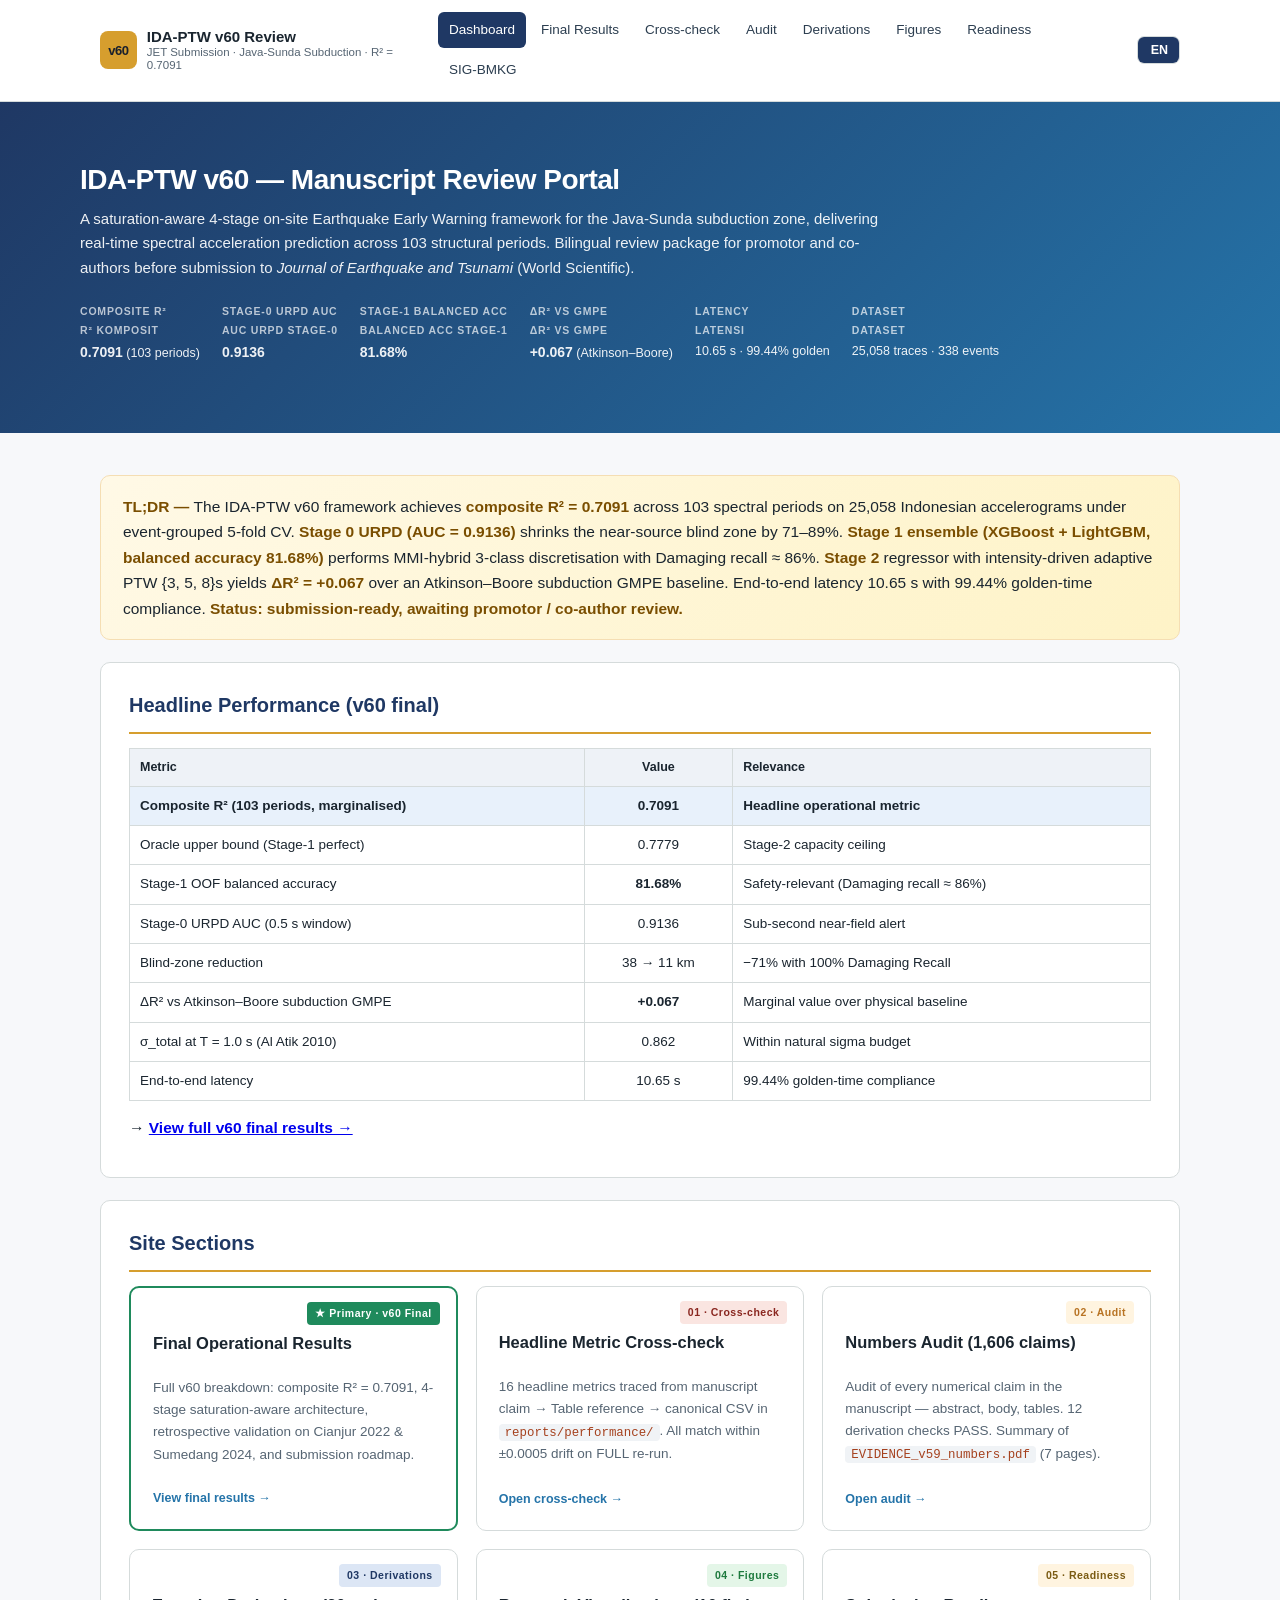
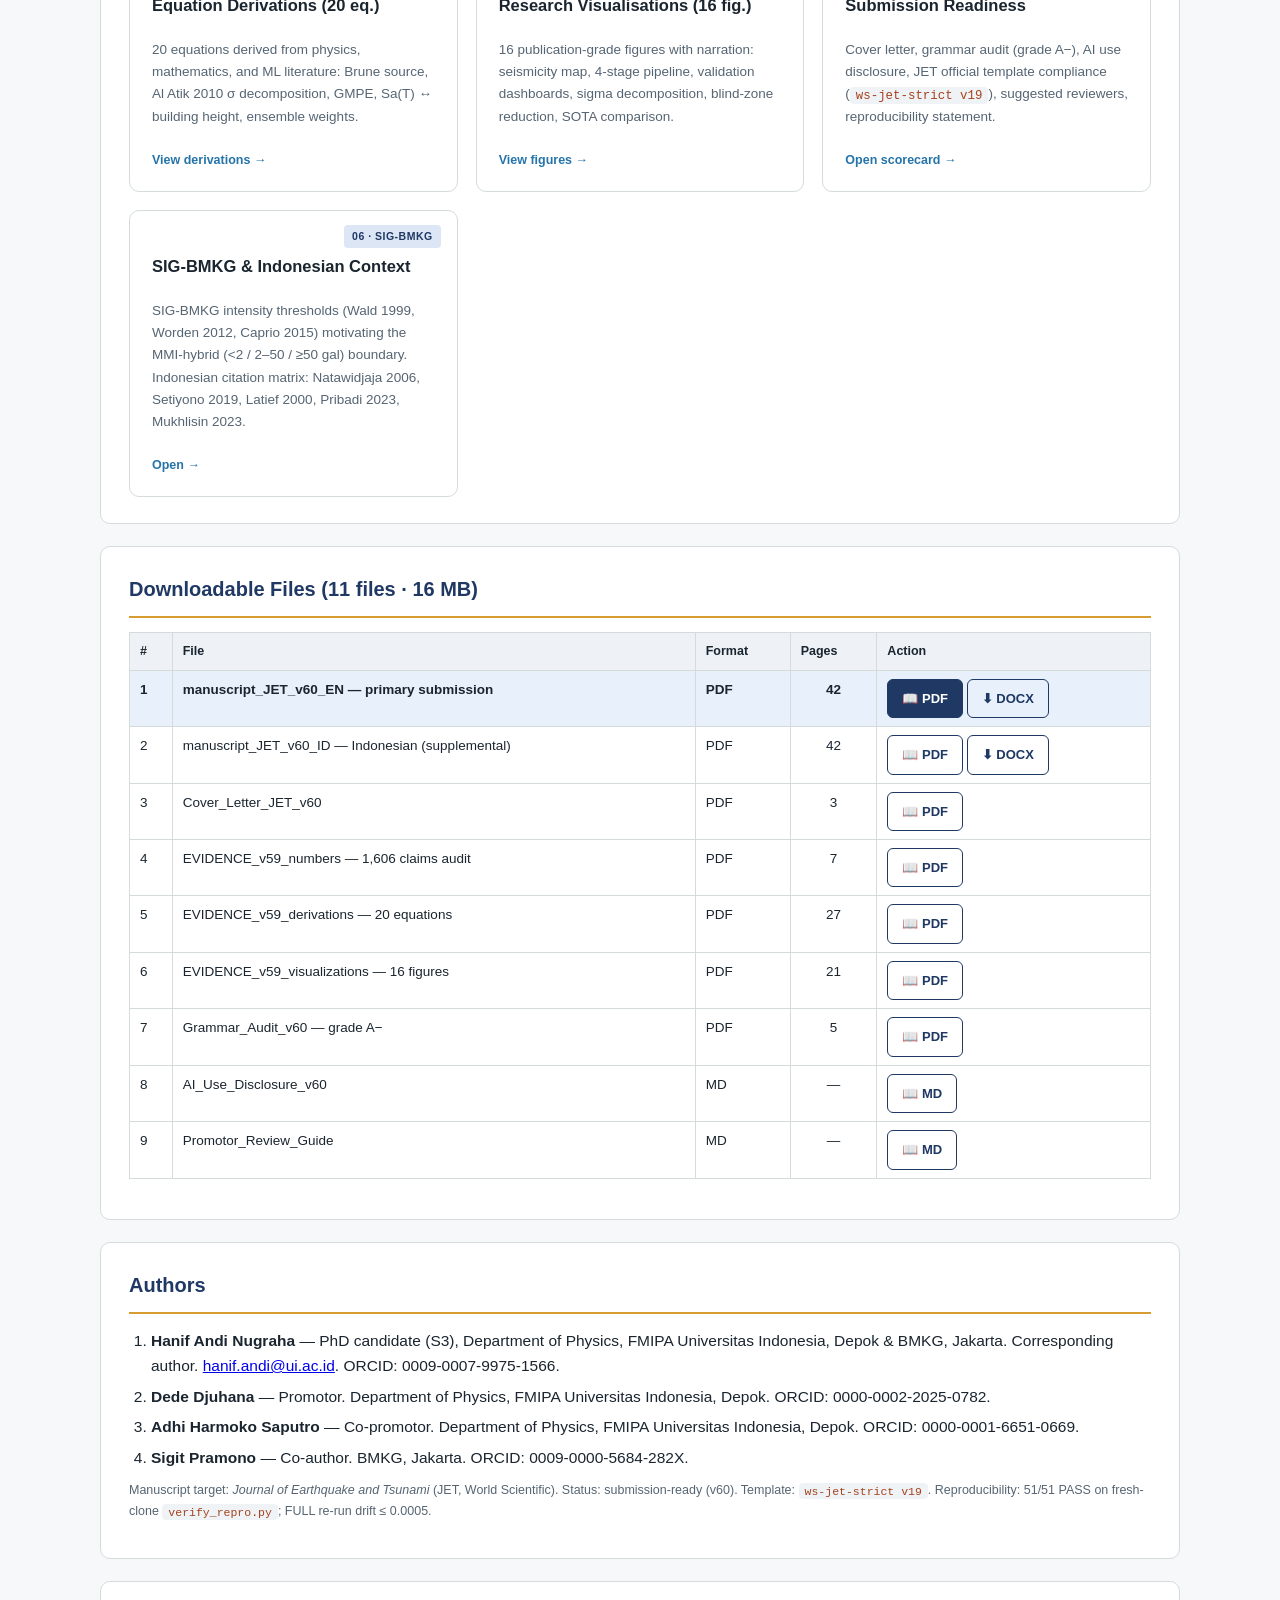
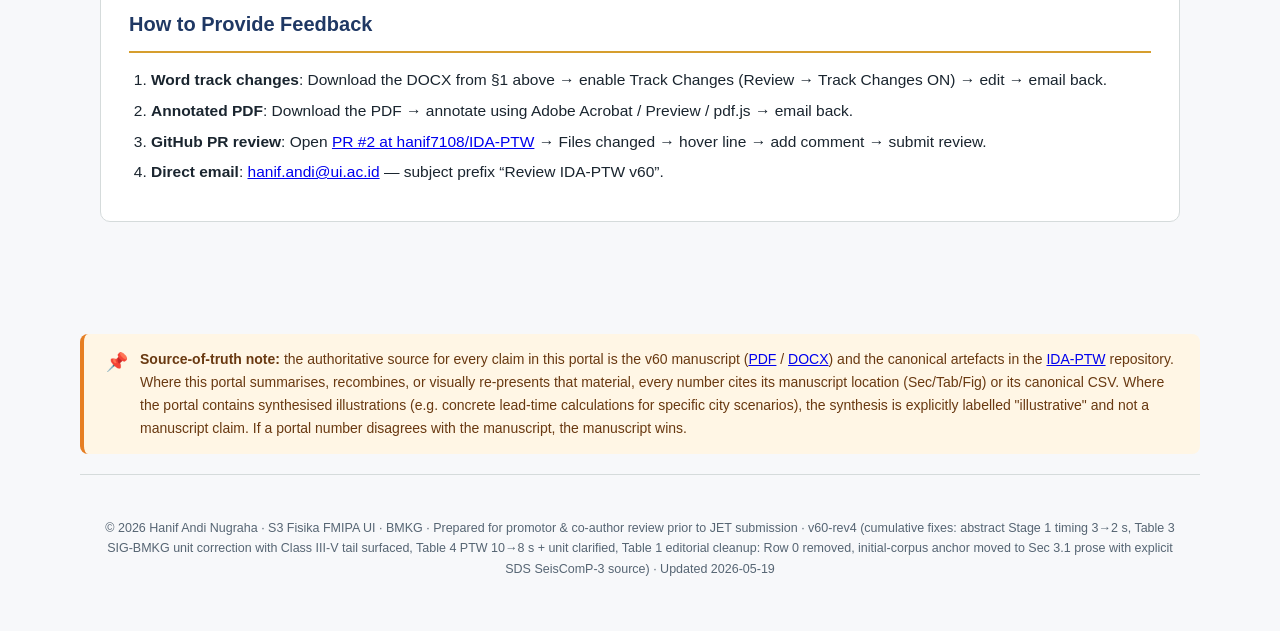
==== commit 0d476227: "Manuscript v60-rev4: Table 1 editorial cleanup + SDS SeisComP-3 source Promotor flagged "is Row 0 wi" ====
--- a/index.html
+++ b/index.html
@@ -400,8 +400,8 @@
 </div>
 <footer class="site">
 <p>
-<span data-lang="en">© 2026 Hanif Andi Nugraha · S3 Fisika FMIPA UI · BMKG · Prepared for promotor &amp; co-author review prior to JET submission · v60-rev3 (cumulative fixes: abstract Stage 1 timing 3→2 s, Table 3 SIG-BMKG unit correction with Class III-V tail surfaced, Table 4 PTW 10→8 s + unit clarified, Table 1 presentation consistency: removed ~ from rows 1-5, added initial-corpus anchor row, caption clarifies precision) · Updated 2026-05-18</span>
-<span data-lang="id">© 2026 Hanif Andi Nugraha · S3 Fisika FMIPA UI · BMKG · Disiapkan untuk tinjauan promotor &amp; co-author sebelum submission JET · v60-rev3 (fix kumulatif: timing Stage 1 abstract 3→2 s, koreksi unit SIG-BMKG Tabel 3 dengan tail Kelas III-V terdeteksi, Tabel 4 PTW 10→8 s + unit dijelaskan, konsistensi presentasi Tabel 1: hapus ~ baris 1-5, tambah anchor korpus awal, caption menjelaskan presisi) · Diperbarui 18-05-2026</span>
+<span data-lang="en">© 2026 Hanif Andi Nugraha · S3 Fisika FMIPA UI · BMKG · Prepared for promotor &amp; co-author review prior to JET submission · v60-rev4 (cumulative fixes: abstract Stage 1 timing 3→2 s, Table 3 SIG-BMKG unit correction with Class III-V tail surfaced, Table 4 PTW 10→8 s + unit clarified, Table 1 editorial cleanup: Row 0 removed, initial-corpus anchor moved to Sec 3.1 prose with explicit SDS SeisComP-3 source) · Updated 2026-05-19</span>
+<span data-lang="id">© 2026 Hanif Andi Nugraha · S3 Fisika FMIPA UI · BMKG · Disiapkan untuk tinjauan promotor &amp; co-author sebelum submission JET · v60-rev4 (fix kumulatif: timing Stage 1 abstract 3→2 s, koreksi unit SIG-BMKG Tabel 3 dengan tail Kelas III-V terdeteksi, Tabel 4 PTW 10→8 s + unit dijelaskan, perbaikan editorial Tabel 1: Row 0 dihapus, anchor korpus awal dipindah ke prose Sec 3.1 dengan sumber SDS SeisComP-3 eksplisit) · Diperbarui 19-05-2026</span>
 </p>
 </footer>
 <script src="assets/js/i18n.js"></script>
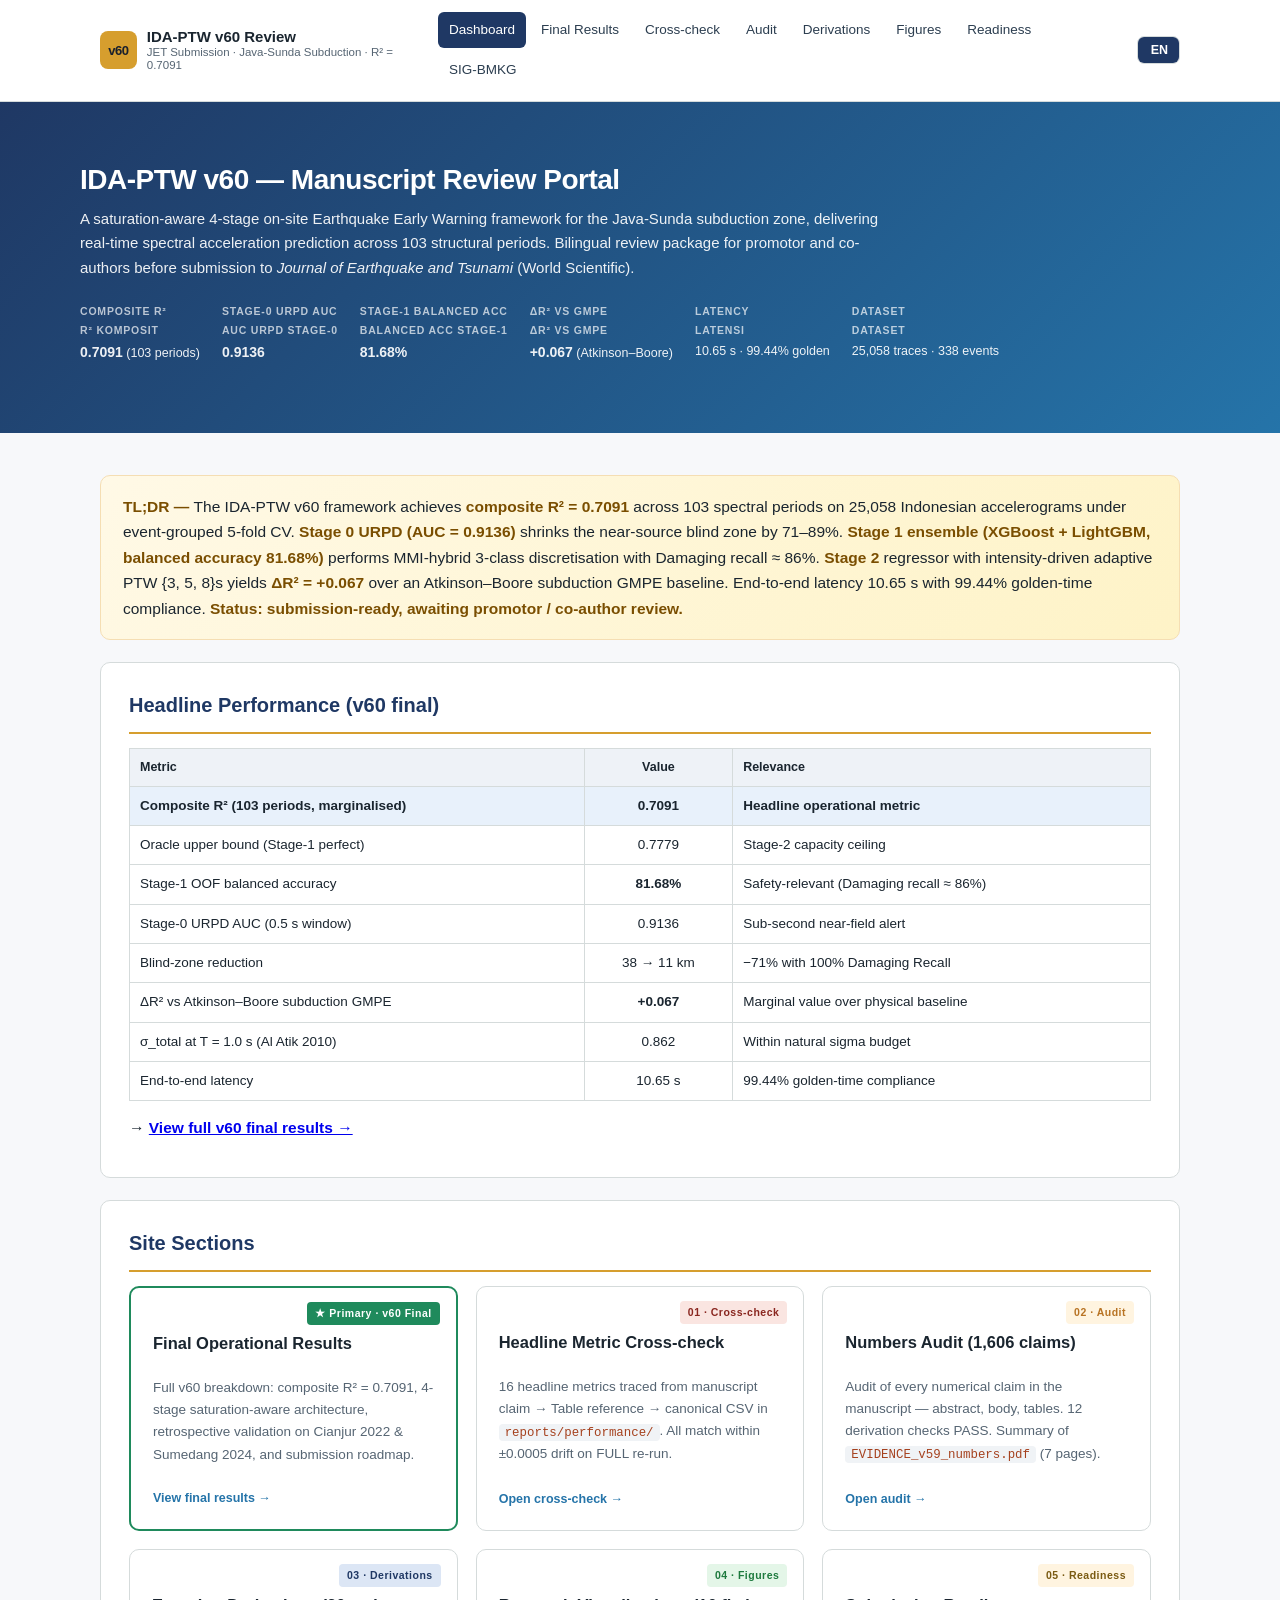
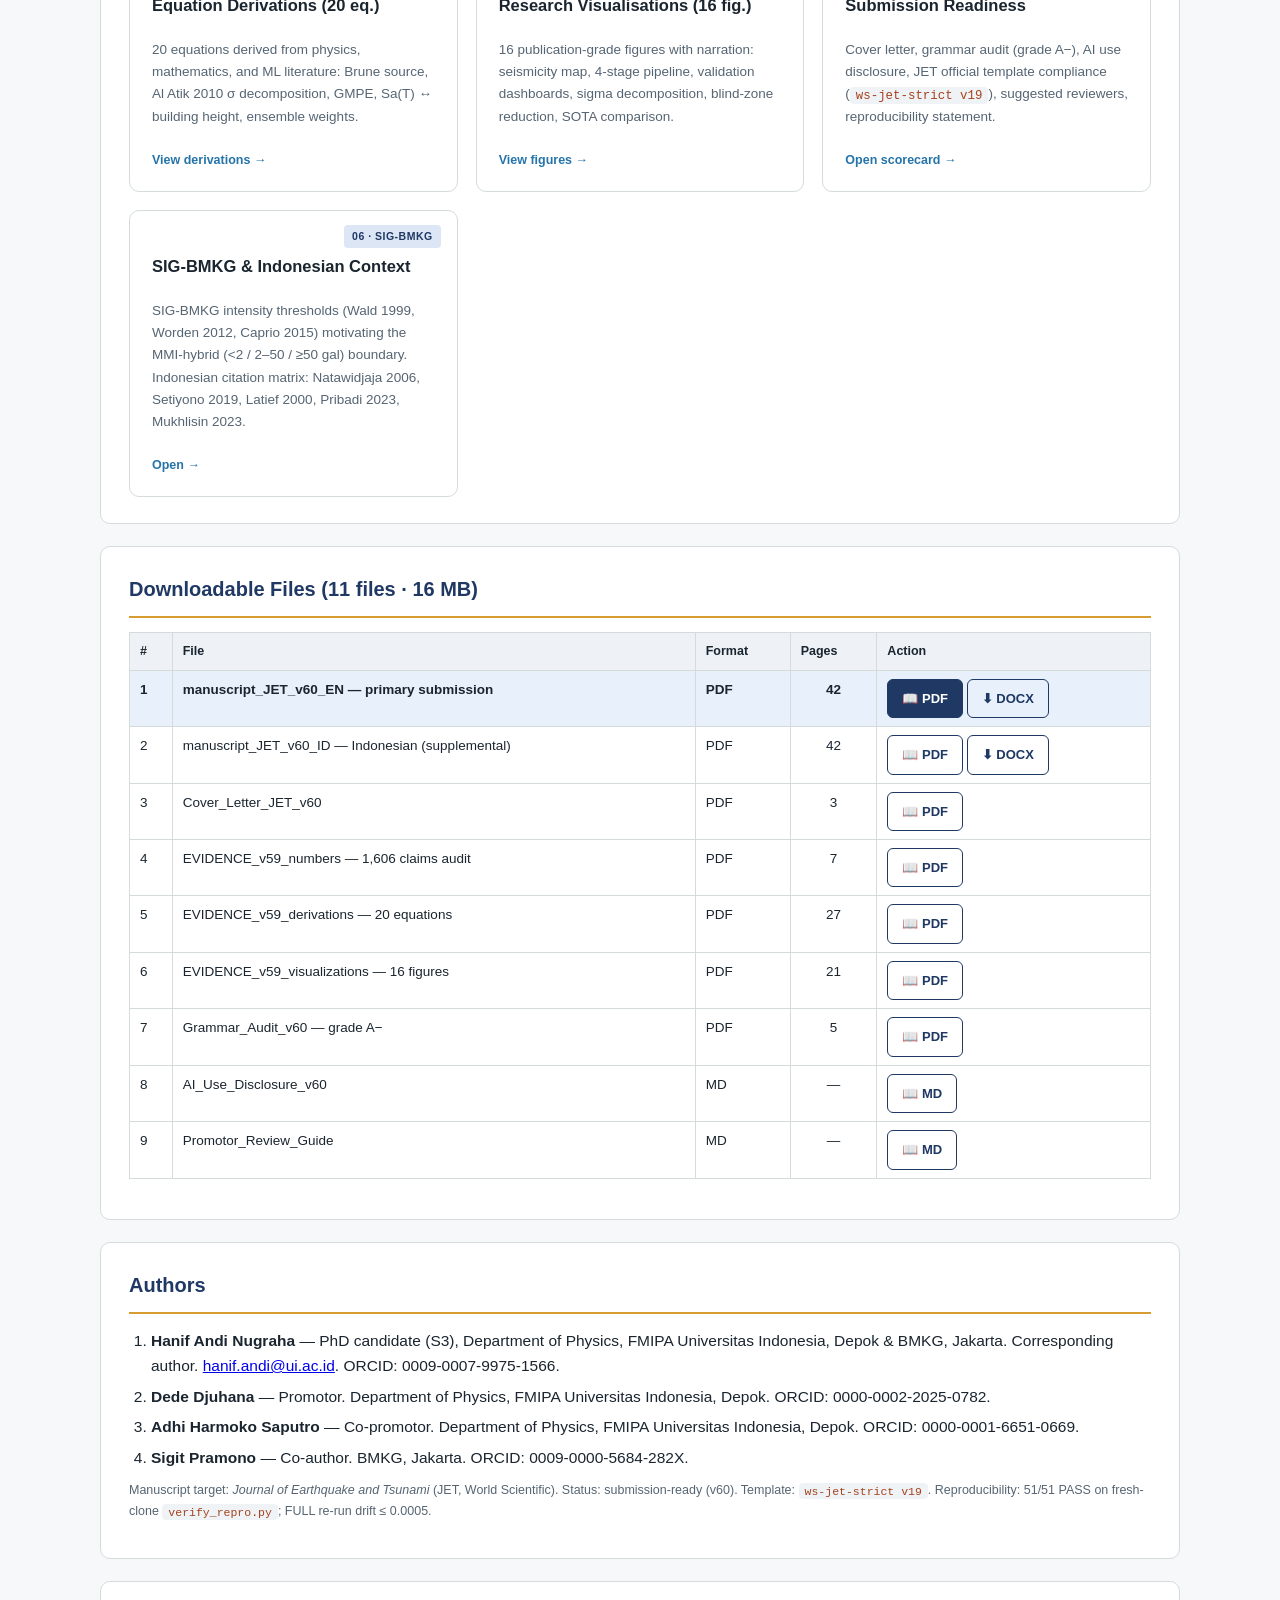
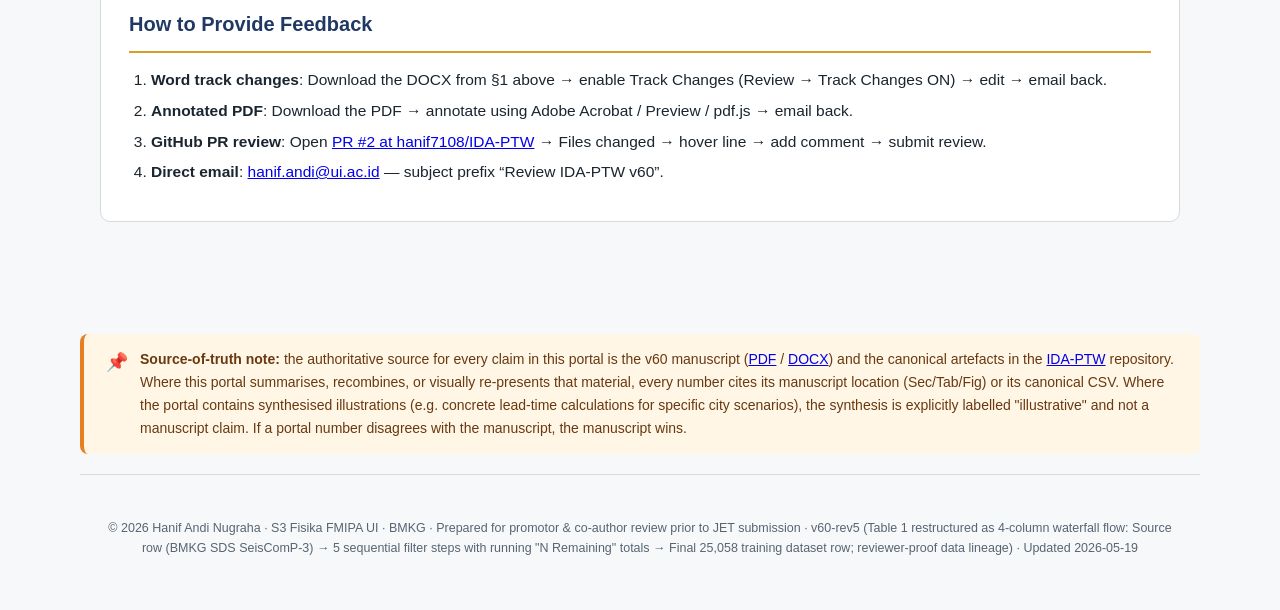
==== commit 328b76ae: "Manuscript v60-rev5: Table 1 restructured as waterfall flow Promotor asked for Table 1 to be MORE in" ====
--- a/index.html
+++ b/index.html
@@ -400,8 +400,8 @@
 </div>
 <footer class="site">
 <p>
-<span data-lang="en">© 2026 Hanif Andi Nugraha · S3 Fisika FMIPA UI · BMKG · Prepared for promotor &amp; co-author review prior to JET submission · v60-rev4 (cumulative fixes: abstract Stage 1 timing 3→2 s, Table 3 SIG-BMKG unit correction with Class III-V tail surfaced, Table 4 PTW 10→8 s + unit clarified, Table 1 editorial cleanup: Row 0 removed, initial-corpus anchor moved to Sec 3.1 prose with explicit SDS SeisComP-3 source) · Updated 2026-05-19</span>
-<span data-lang="id">© 2026 Hanif Andi Nugraha · S3 Fisika FMIPA UI · BMKG · Disiapkan untuk tinjauan promotor &amp; co-author sebelum submission JET · v60-rev4 (fix kumulatif: timing Stage 1 abstract 3→2 s, koreksi unit SIG-BMKG Tabel 3 dengan tail Kelas III-V terdeteksi, Tabel 4 PTW 10→8 s + unit dijelaskan, perbaikan editorial Tabel 1: Row 0 dihapus, anchor korpus awal dipindah ke prose Sec 3.1 dengan sumber SDS SeisComP-3 eksplisit) · Diperbarui 19-05-2026</span>
+<span data-lang="en">© 2026 Hanif Andi Nugraha · S3 Fisika FMIPA UI · BMKG · Prepared for promotor &amp; co-author review prior to JET submission · v60-rev5 (Table 1 restructured as 4-column waterfall flow: Source row (BMKG SDS SeisComP-3) → 5 sequential filter steps with running "N Remaining" totals → Final 25,058 training dataset row; reviewer-proof data lineage) · Updated 2026-05-19</span>
+<span data-lang="id">© 2026 Hanif Andi Nugraha · S3 Fisika FMIPA UI · BMKG · Disiapkan untuk tinjauan promotor &amp; co-author sebelum submission JET · v60-rev5 (Tabel 1 direstrukturisasi sebagai flow waterfall 4-kolom: baris Sumber (BMKG SDS SeisComP-3) → 5 filter berurutan dengan total kumulatif "N Tersisa" → baris Final 25.058 dataset pelatihan; lineage data reviewer-proof) · Diperbarui 19-05-2026</span>
 </p>
 </footer>
 <script src="assets/js/i18n.js"></script>
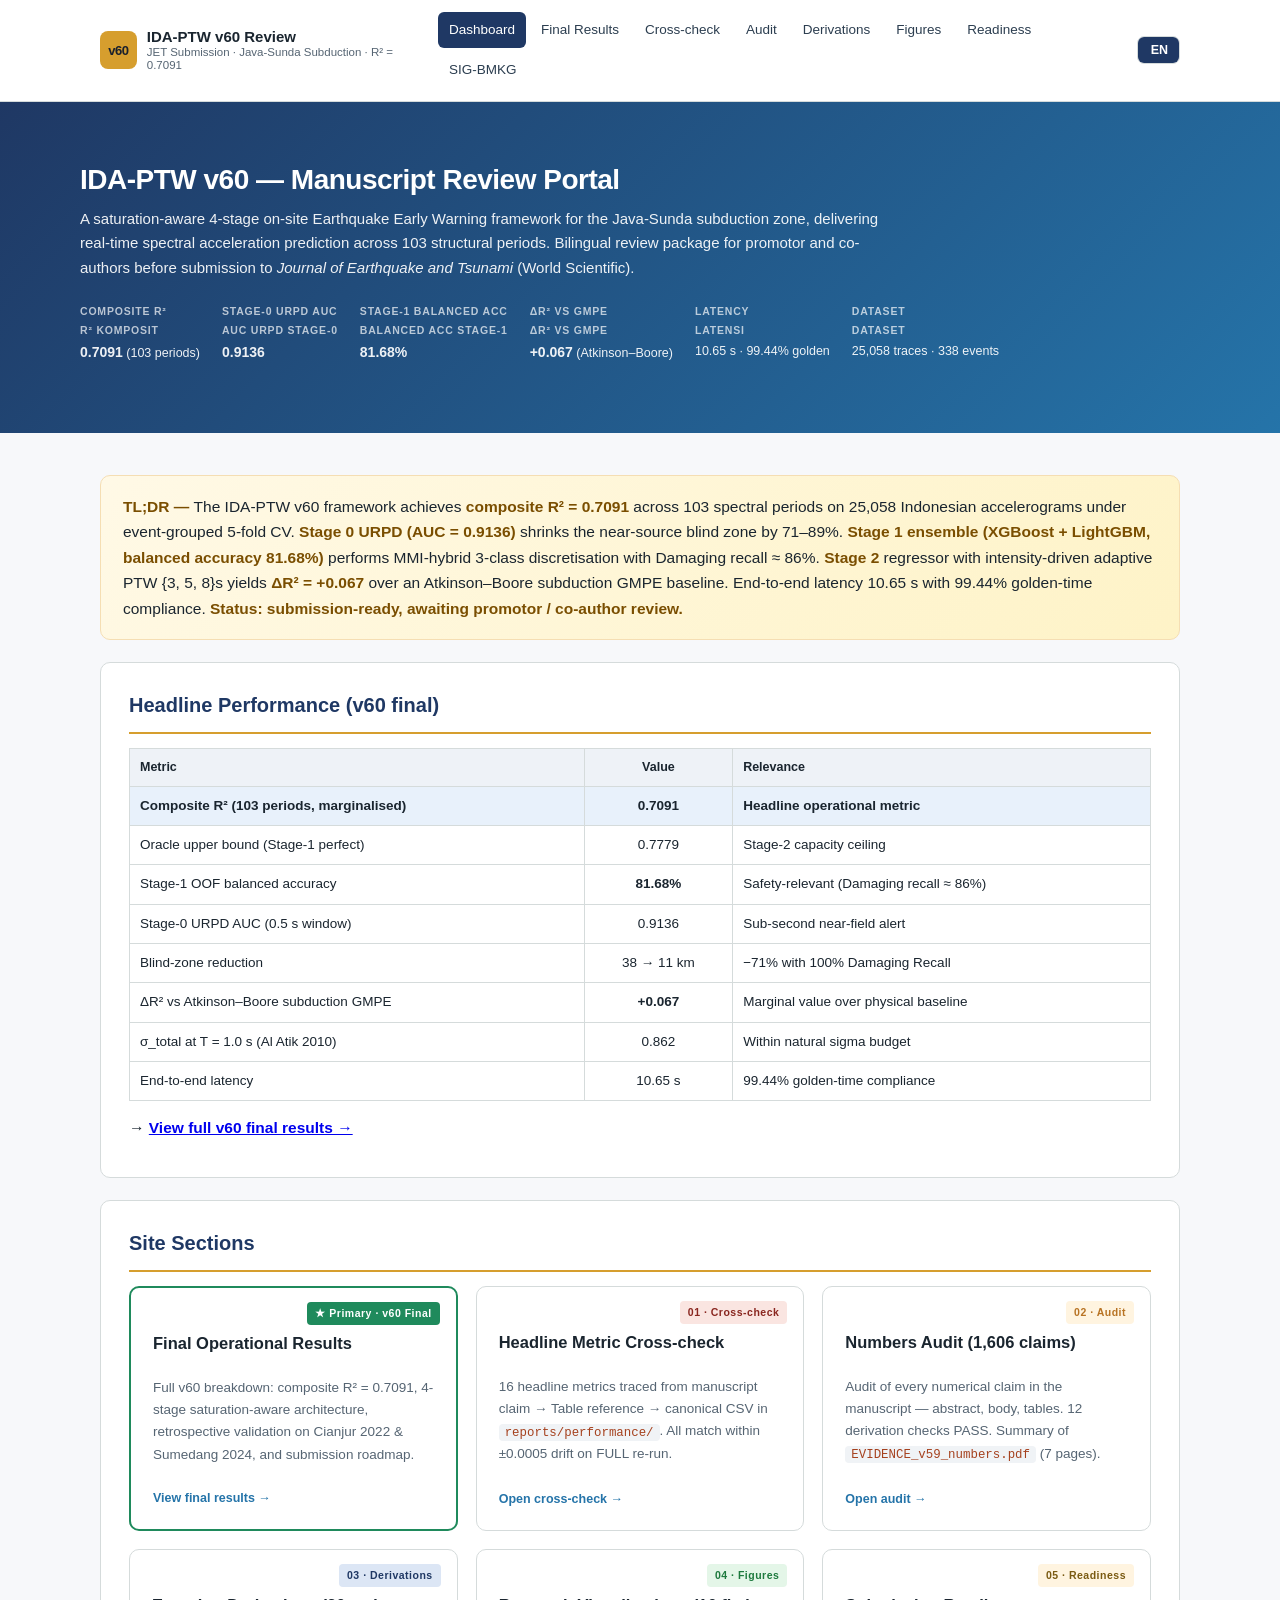
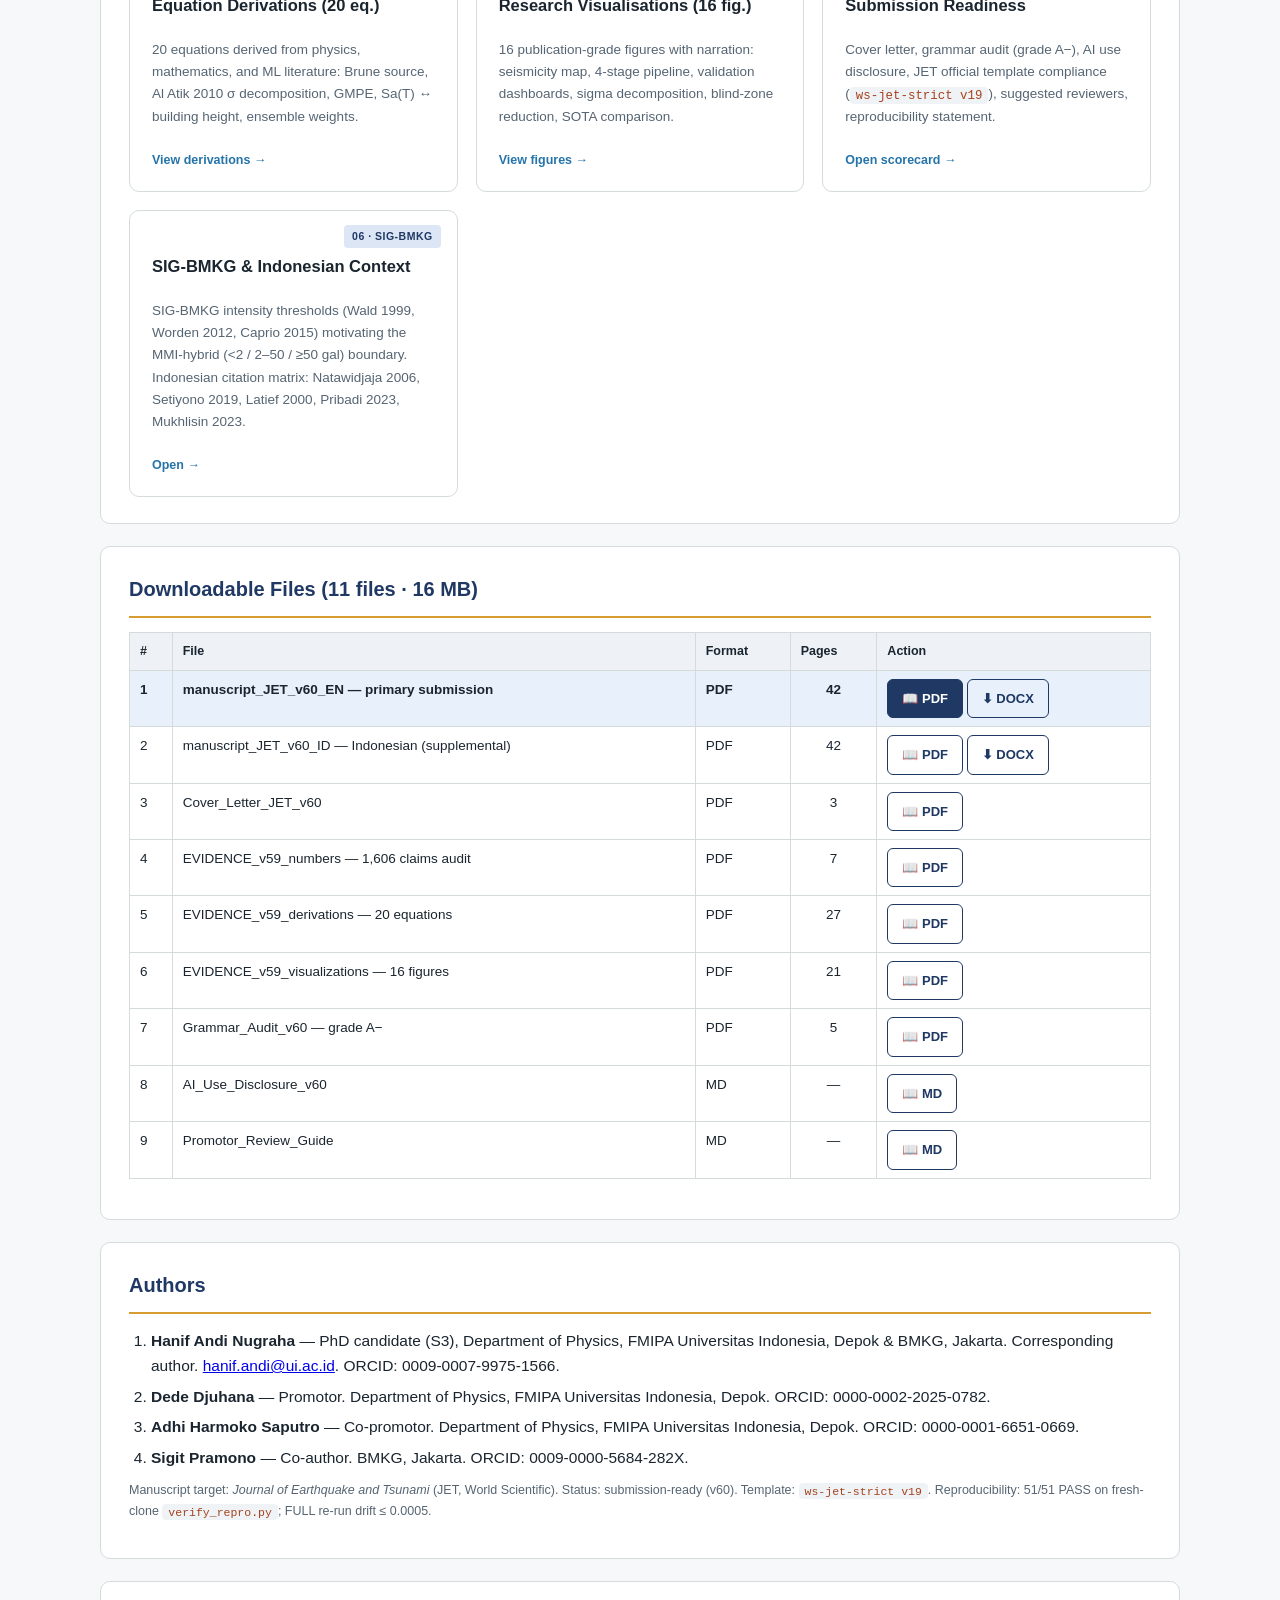
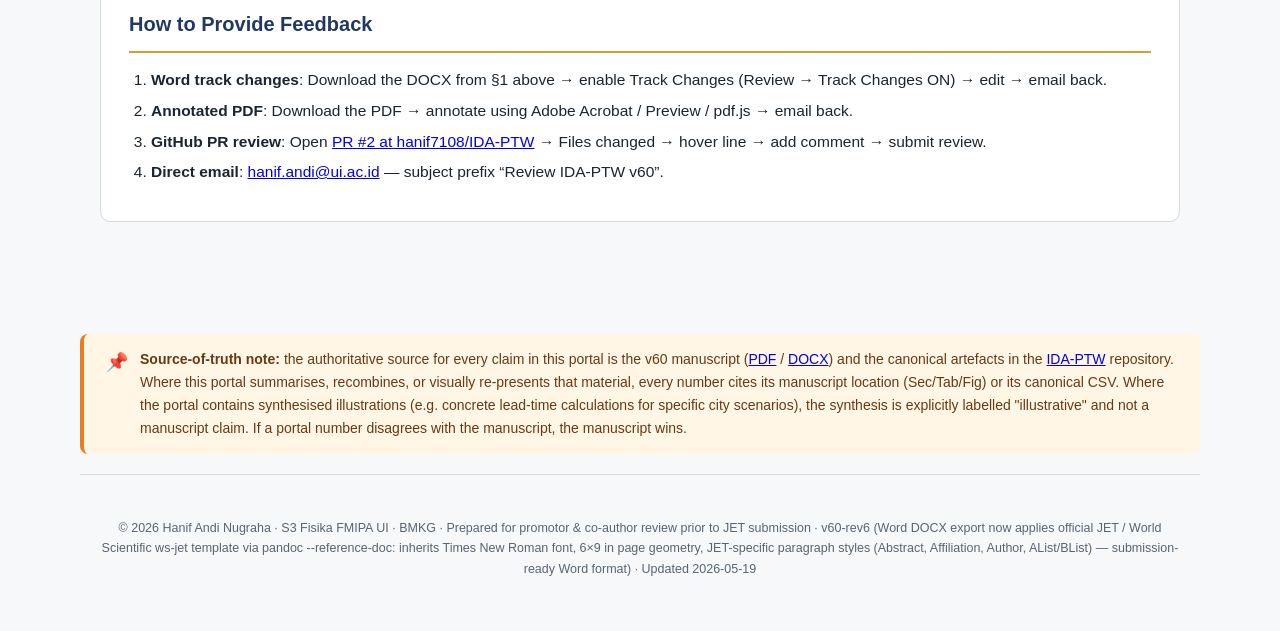
==== commit 636cbf53: "Manuscript v60-rev6: Word DOCX export now uses official JET template Promotor asked: "tambahkan form" ====
--- a/index.html
+++ b/index.html
@@ -400,8 +400,8 @@
 </div>
 <footer class="site">
 <p>
-<span data-lang="en">© 2026 Hanif Andi Nugraha · S3 Fisika FMIPA UI · BMKG · Prepared for promotor &amp; co-author review prior to JET submission · v60-rev5 (Table 1 restructured as 4-column waterfall flow: Source row (BMKG SDS SeisComP-3) → 5 sequential filter steps with running "N Remaining" totals → Final 25,058 training dataset row; reviewer-proof data lineage) · Updated 2026-05-19</span>
-<span data-lang="id">© 2026 Hanif Andi Nugraha · S3 Fisika FMIPA UI · BMKG · Disiapkan untuk tinjauan promotor &amp; co-author sebelum submission JET · v60-rev5 (Tabel 1 direstrukturisasi sebagai flow waterfall 4-kolom: baris Sumber (BMKG SDS SeisComP-3) → 5 filter berurutan dengan total kumulatif "N Tersisa" → baris Final 25.058 dataset pelatihan; lineage data reviewer-proof) · Diperbarui 19-05-2026</span>
+<span data-lang="en">© 2026 Hanif Andi Nugraha · S3 Fisika FMIPA UI · BMKG · Prepared for promotor &amp; co-author review prior to JET submission · v60-rev6 (Word DOCX export now applies official JET / World Scientific ws-jet template via pandoc --reference-doc: inherits Times New Roman font, 6×9 in page geometry, JET-specific paragraph styles (Abstract, Affiliation, Author, AList/BList) — submission-ready Word format) · Updated 2026-05-19</span>
+<span data-lang="id">© 2026 Hanif Andi Nugraha · S3 Fisika FMIPA UI · BMKG · Disiapkan untuk tinjauan promotor &amp; co-author sebelum submission JET · v60-rev6 (Word DOCX kini menerapkan template resmi JET / World Scientific ws-jet via pandoc --reference-doc: mewarisi font Times New Roman, geometri halaman 6×9 inci, style paragraf khusus JET (Abstract, Affiliation, Author, AList/BList) — format Word siap-submit) · Diperbarui 19-05-2026</span>
 </p>
 </footer>
 <script src="assets/js/i18n.js"></script>
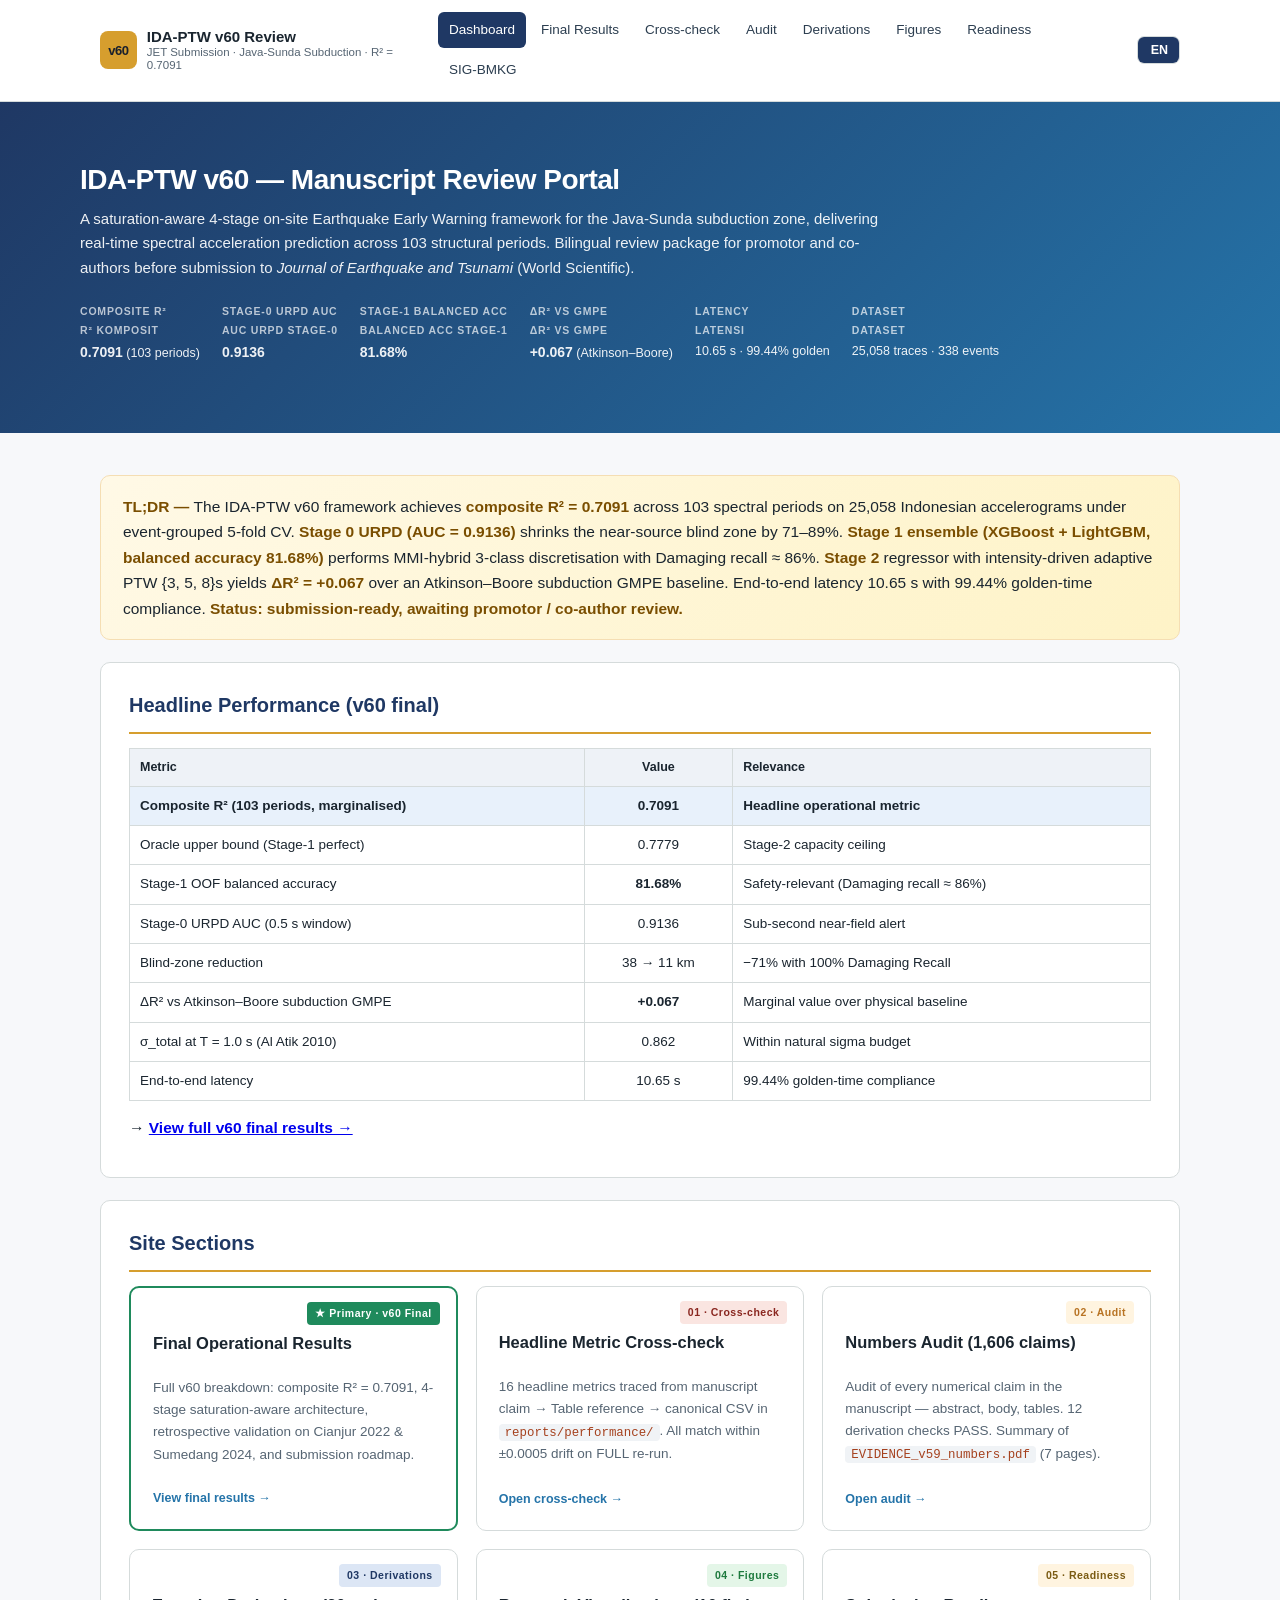
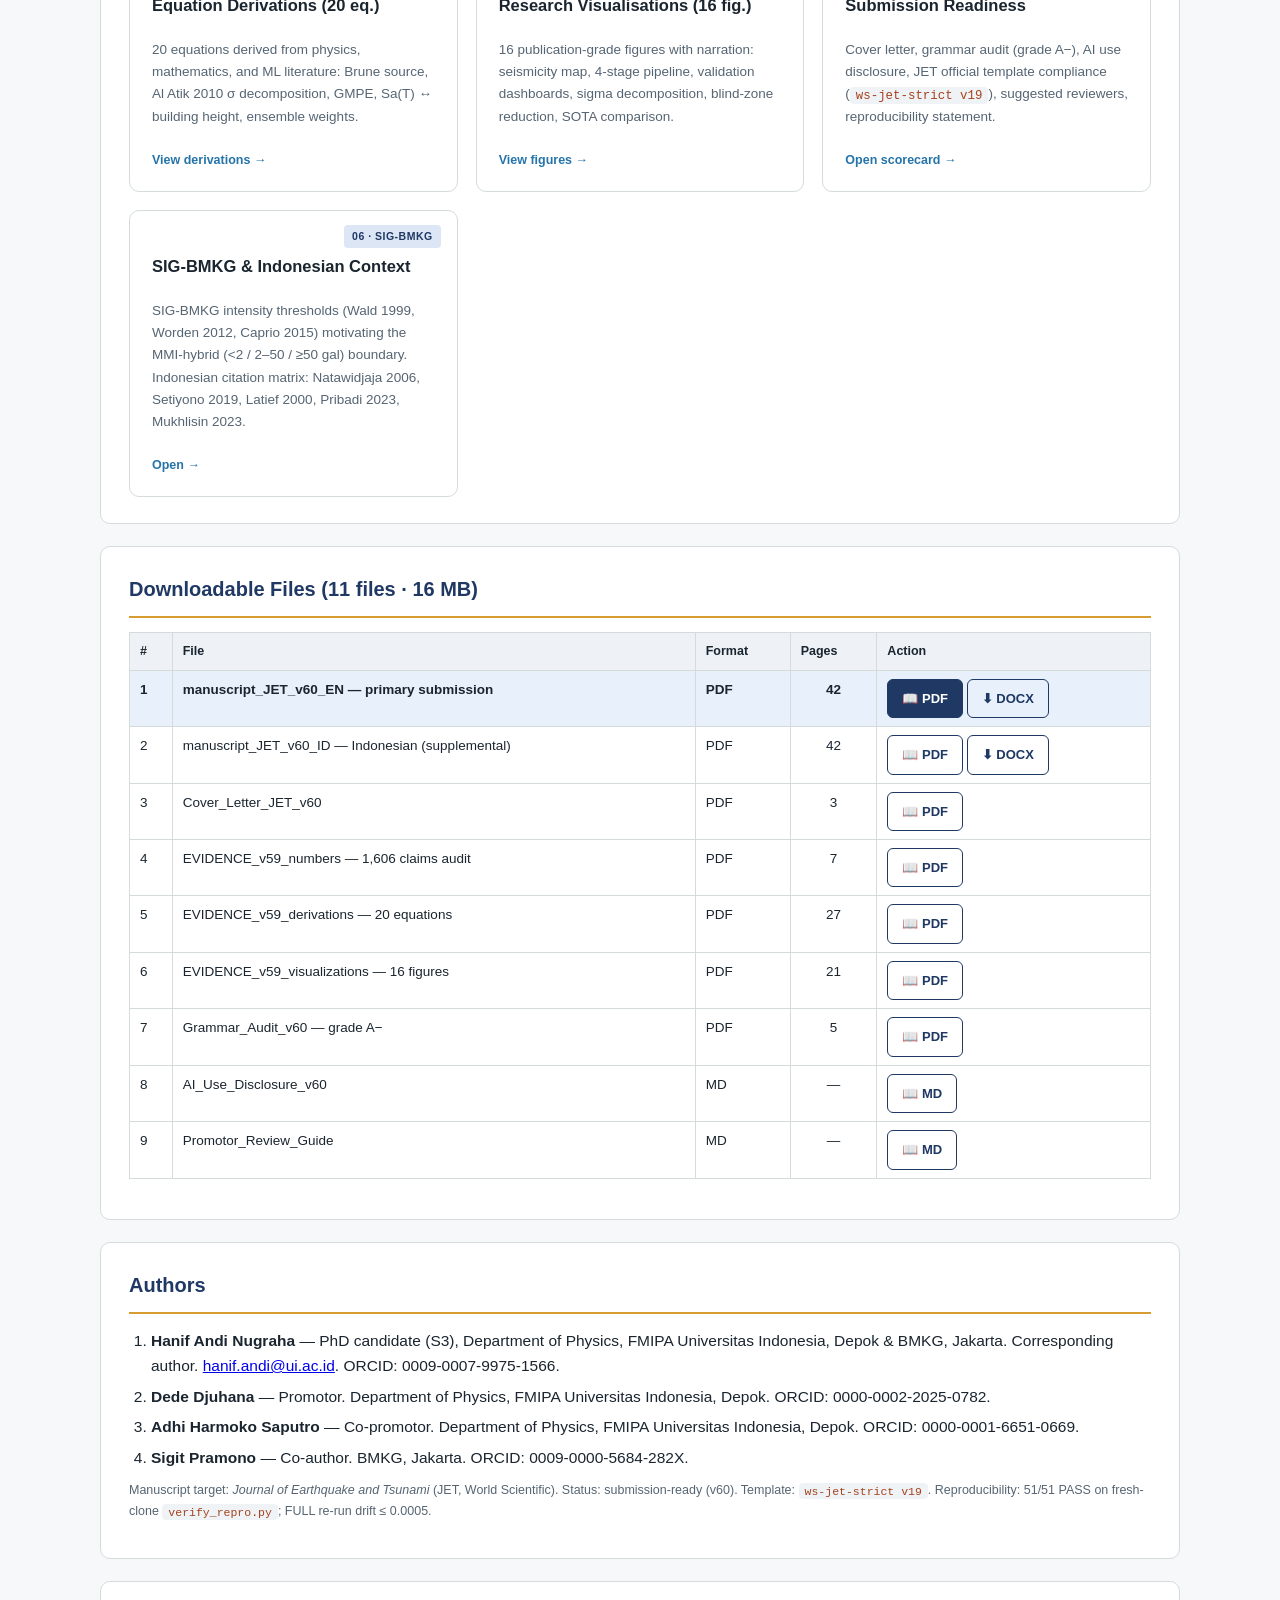
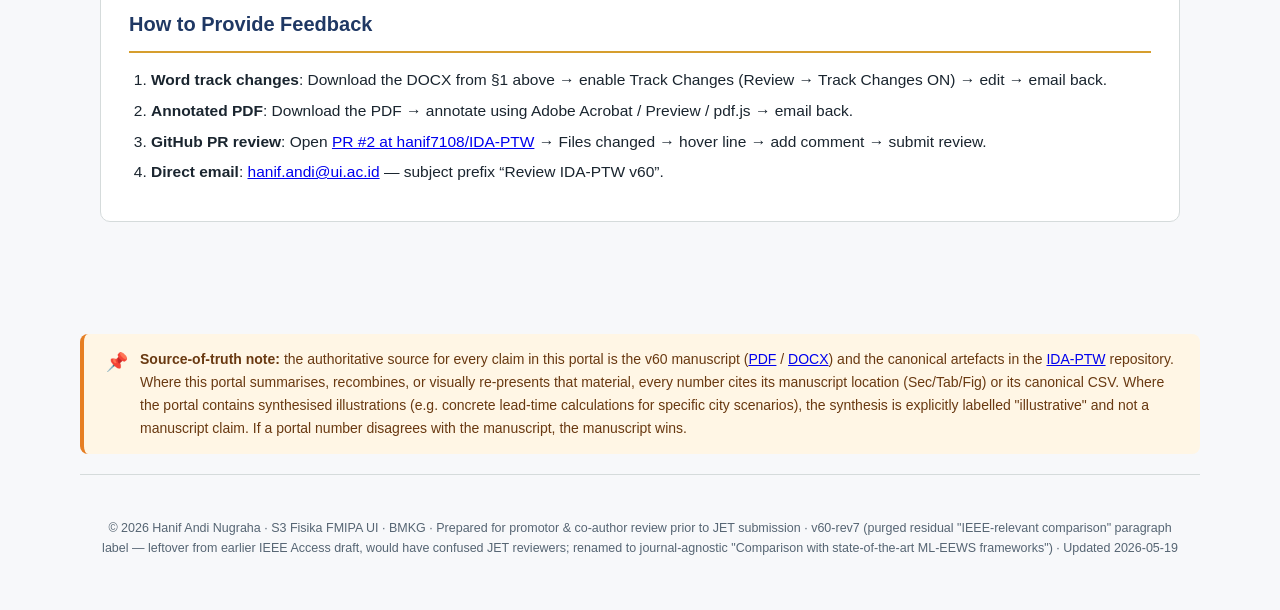
==== commit a5a08fa6: "Manuscript v60-rev7: purge residual "IEEE-relevant comparison" label Promotor flagged the question: " ====
--- a/index.html
+++ b/index.html
@@ -400,8 +400,8 @@
 </div>
 <footer class="site">
 <p>
-<span data-lang="en">© 2026 Hanif Andi Nugraha · S3 Fisika FMIPA UI · BMKG · Prepared for promotor &amp; co-author review prior to JET submission · v60-rev6 (Word DOCX export now applies official JET / World Scientific ws-jet template via pandoc --reference-doc: inherits Times New Roman font, 6×9 in page geometry, JET-specific paragraph styles (Abstract, Affiliation, Author, AList/BList) — submission-ready Word format) · Updated 2026-05-19</span>
-<span data-lang="id">© 2026 Hanif Andi Nugraha · S3 Fisika FMIPA UI · BMKG · Disiapkan untuk tinjauan promotor &amp; co-author sebelum submission JET · v60-rev6 (Word DOCX kini menerapkan template resmi JET / World Scientific ws-jet via pandoc --reference-doc: mewarisi font Times New Roman, geometri halaman 6×9 inci, style paragraf khusus JET (Abstract, Affiliation, Author, AList/BList) — format Word siap-submit) · Diperbarui 19-05-2026</span>
+<span data-lang="en">© 2026 Hanif Andi Nugraha · S3 Fisika FMIPA UI · BMKG · Prepared for promotor &amp; co-author review prior to JET submission · v60-rev7 (purged residual "IEEE-relevant comparison" paragraph label — leftover from earlier IEEE Access draft, would have confused JET reviewers; renamed to journal-agnostic "Comparison with state-of-the-art ML-EEWS frameworks") · Updated 2026-05-19</span>
+<span data-lang="id">© 2026 Hanif Andi Nugraha · S3 Fisika FMIPA UI · BMKG · Disiapkan untuk tinjauan promotor &amp; co-author sebelum submission JET · v60-rev7 (membersihkan label residual paragraph "IEEE-relevant comparison" — sisa dari draft IEEE Access sebelumnya, akan membingungkan reviewer JET; diganti ke label journal-agnostic "Perbandingan dengan framework ML-EEWS state-of-the-art") · Diperbarui 19-05-2026</span>
 </p>
 </footer>
 <script src="assets/js/i18n.js"></script>
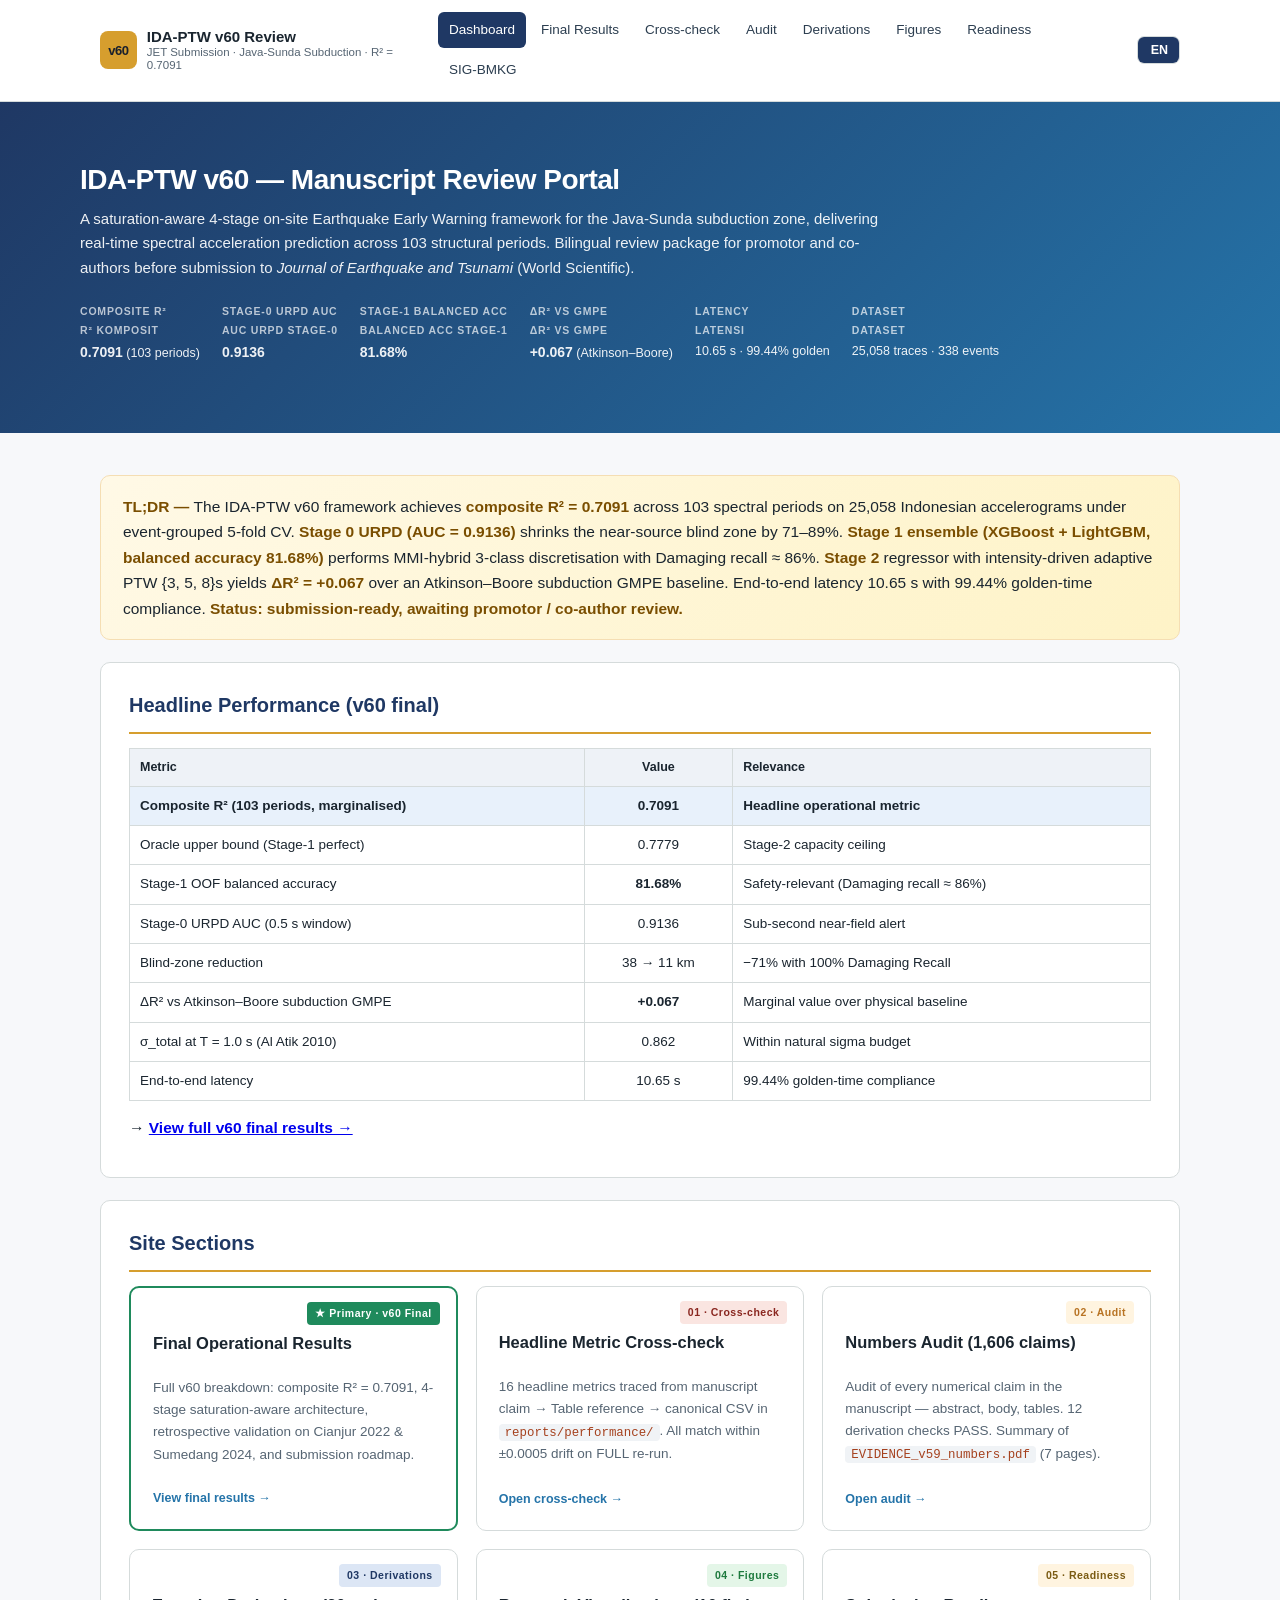
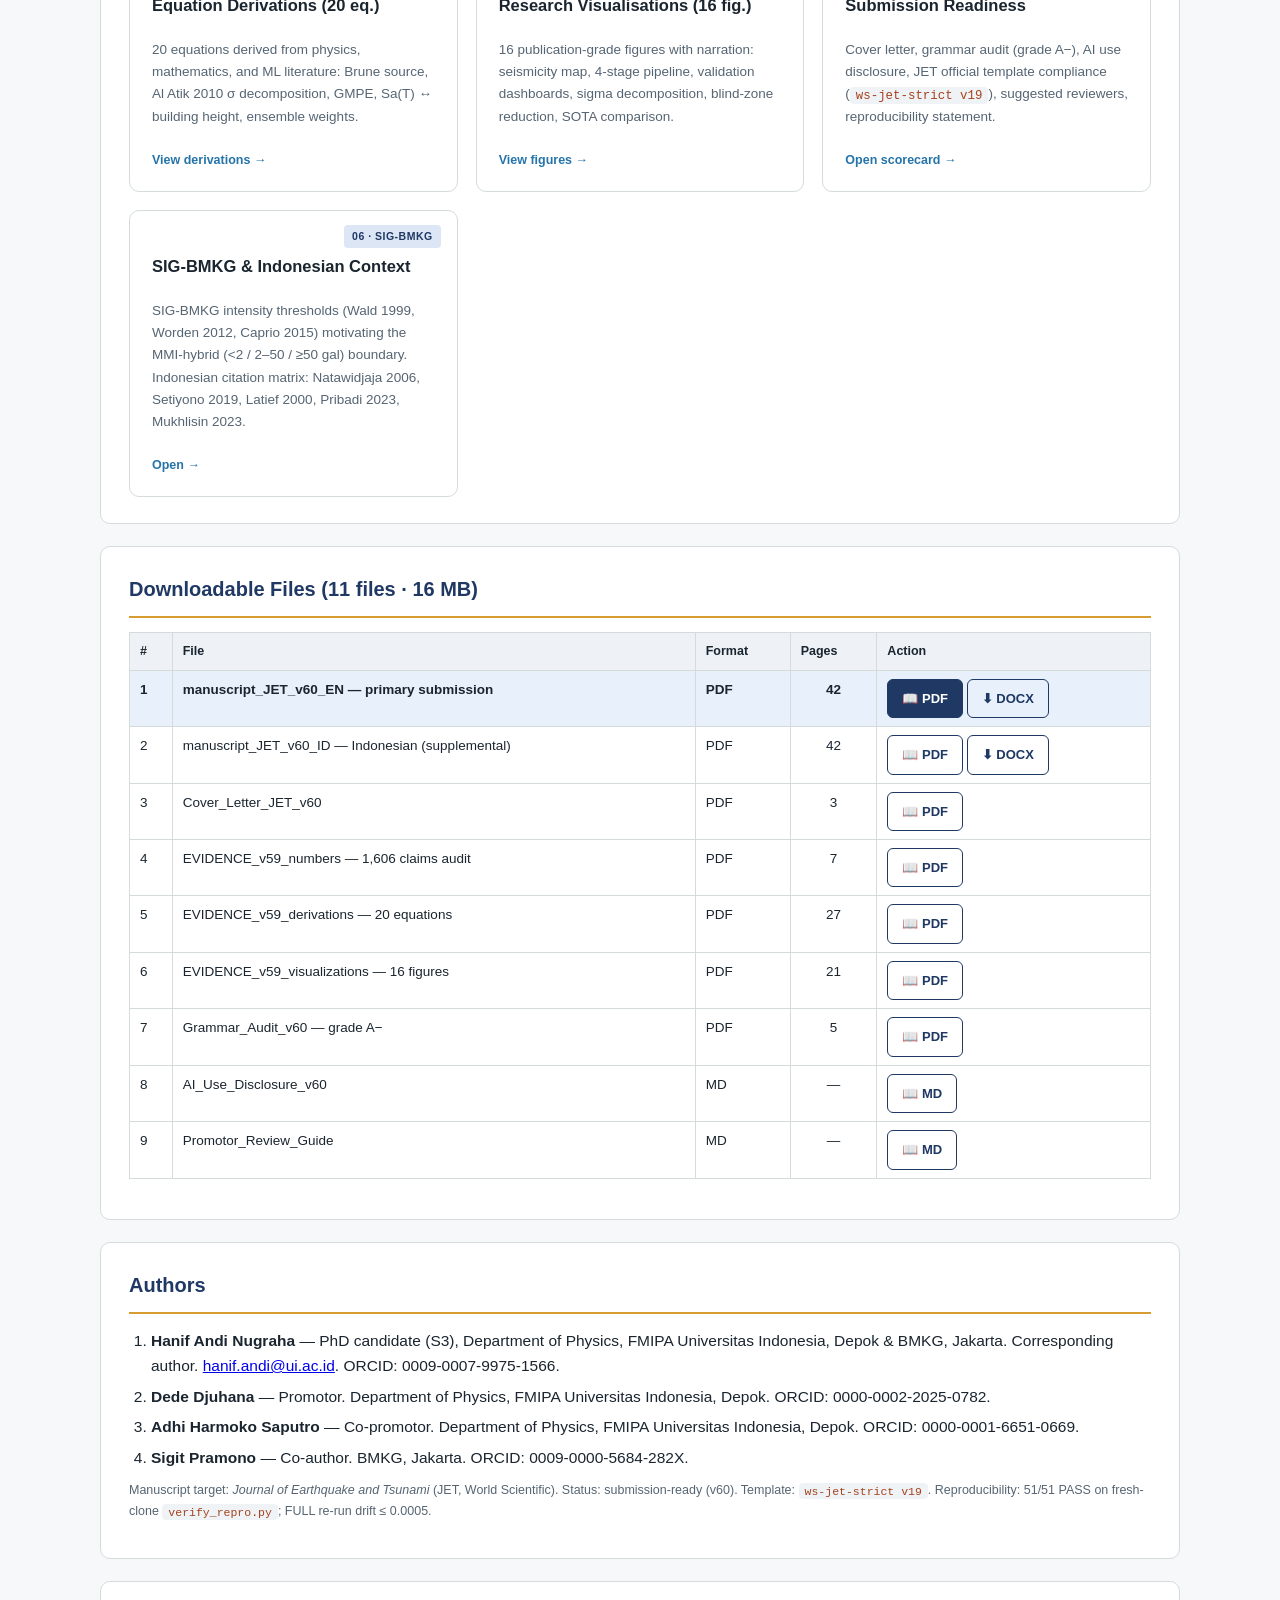
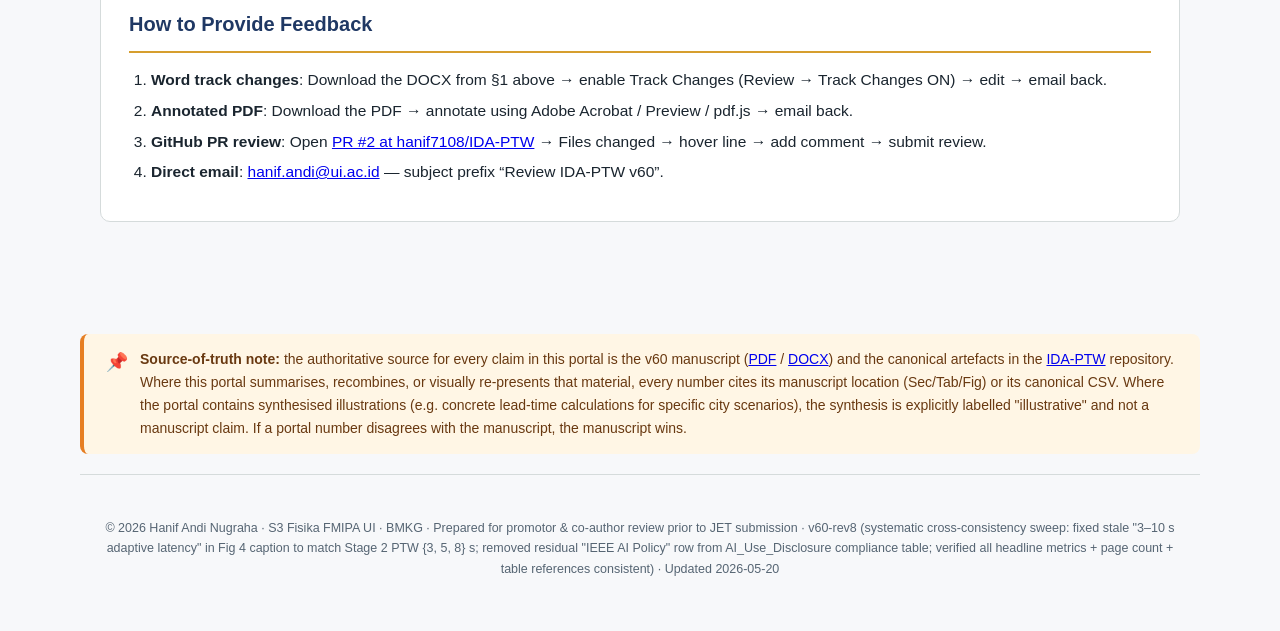
==== commit 420842c5: "Manuscript v60-rev8: systematic cross-consistency sweep — 2 issues fixed After 7 revisions, ran a co" ====
--- a/index.html
+++ b/index.html
@@ -400,8 +400,8 @@
 </div>
 <footer class="site">
 <p>
-<span data-lang="en">© 2026 Hanif Andi Nugraha · S3 Fisika FMIPA UI · BMKG · Prepared for promotor &amp; co-author review prior to JET submission · v60-rev7 (purged residual "IEEE-relevant comparison" paragraph label — leftover from earlier IEEE Access draft, would have confused JET reviewers; renamed to journal-agnostic "Comparison with state-of-the-art ML-EEWS frameworks") · Updated 2026-05-19</span>
-<span data-lang="id">© 2026 Hanif Andi Nugraha · S3 Fisika FMIPA UI · BMKG · Disiapkan untuk tinjauan promotor &amp; co-author sebelum submission JET · v60-rev7 (membersihkan label residual paragraph "IEEE-relevant comparison" — sisa dari draft IEEE Access sebelumnya, akan membingungkan reviewer JET; diganti ke label journal-agnostic "Perbandingan dengan framework ML-EEWS state-of-the-art") · Diperbarui 19-05-2026</span>
+<span data-lang="en">© 2026 Hanif Andi Nugraha · S3 Fisika FMIPA UI · BMKG · Prepared for promotor &amp; co-author review prior to JET submission · v60-rev8 (systematic cross-consistency sweep: fixed stale "3–10 s adaptive latency" in Fig 4 caption to match Stage 2 PTW {3, 5, 8} s; removed residual "IEEE AI Policy" row from AI_Use_Disclosure compliance table; verified all headline metrics + page count + table references consistent) · Updated 2026-05-20</span>
+<span data-lang="id">© 2026 Hanif Andi Nugraha · S3 Fisika FMIPA UI · BMKG · Disiapkan untuk tinjauan promotor &amp; co-author sebelum submission JET · v60-rev8 (sweep konsistensi sistematis: perbaiki "3–10 s adaptive latency" yang stale di caption Fig 4 agar match PTW Stage 2 {3, 5, 8} s; hapus baris residual "IEEE AI Policy" dari tabel compliance AI_Use_Disclosure; verifikasi semua metrik utama + page count + referensi tabel konsisten) · Diperbarui 20-05-2026</span>
 </p>
 </footer>
 <script src="assets/js/i18n.js"></script>
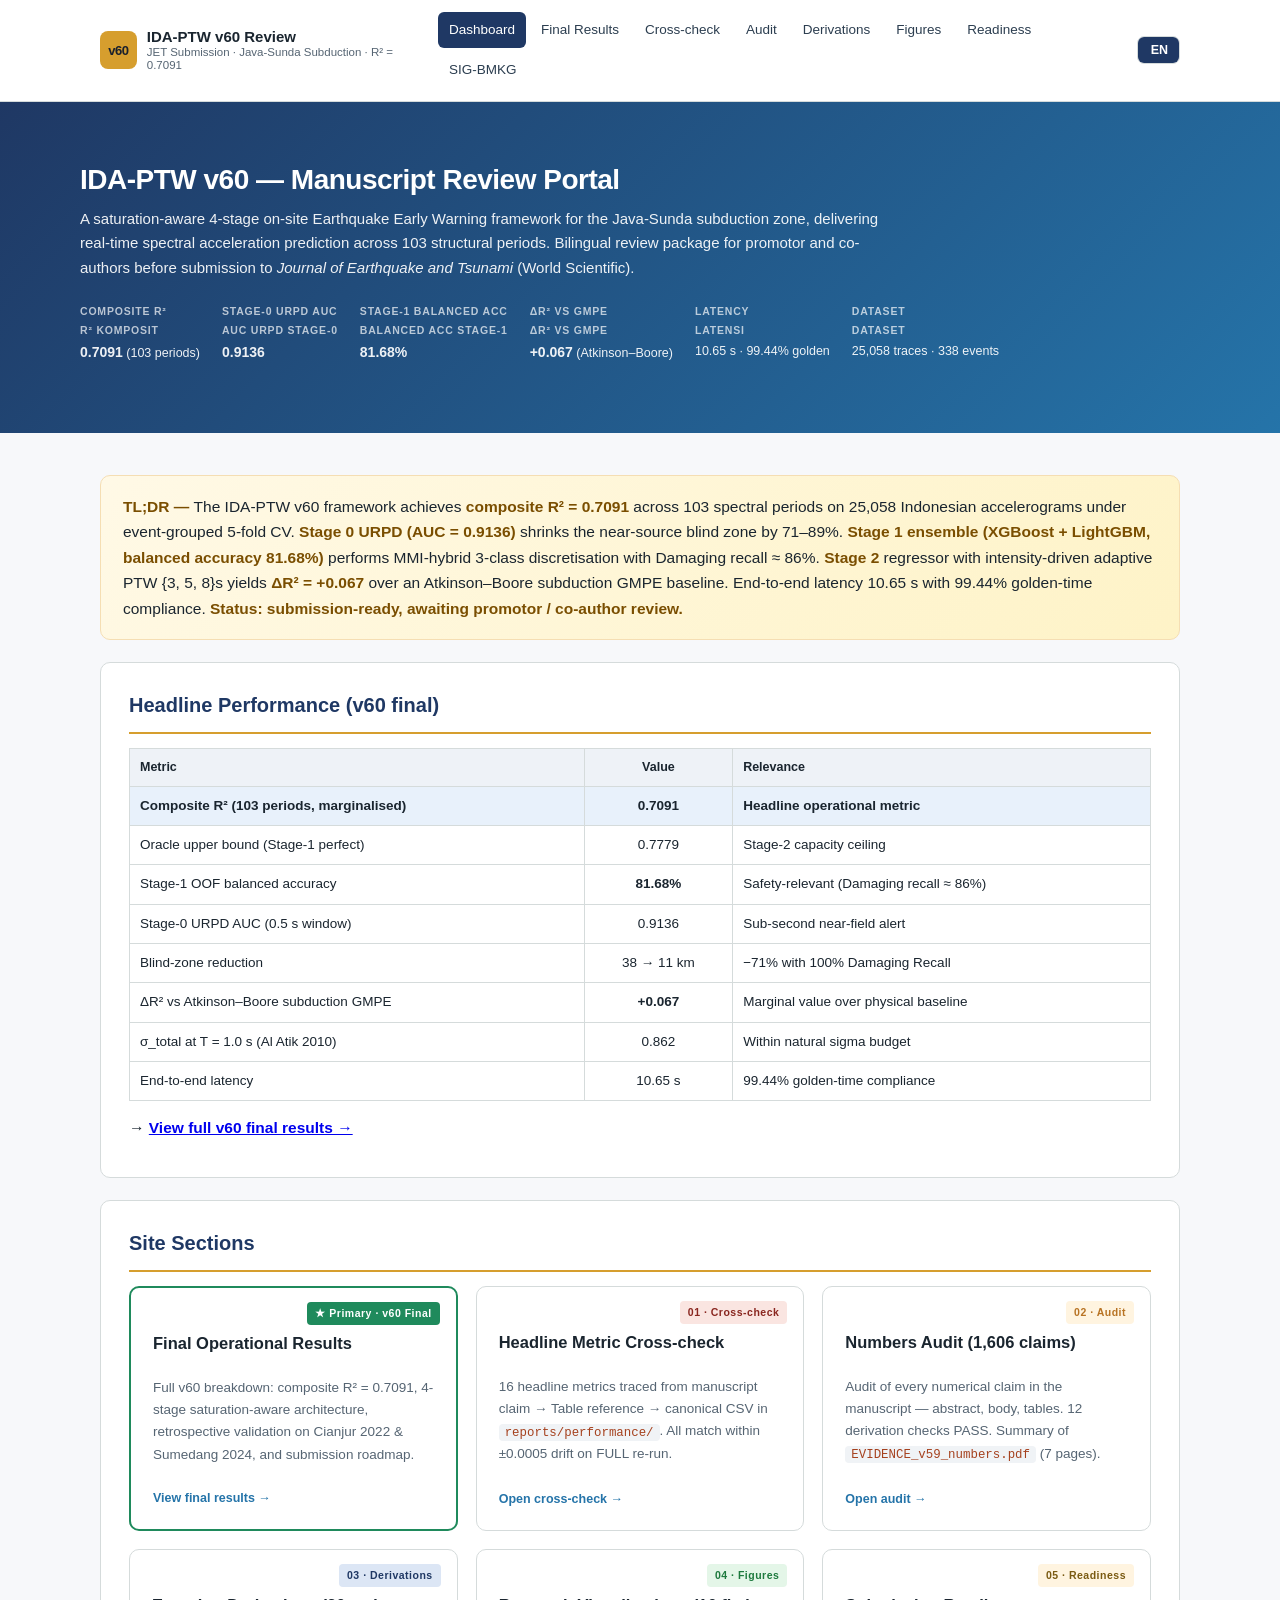
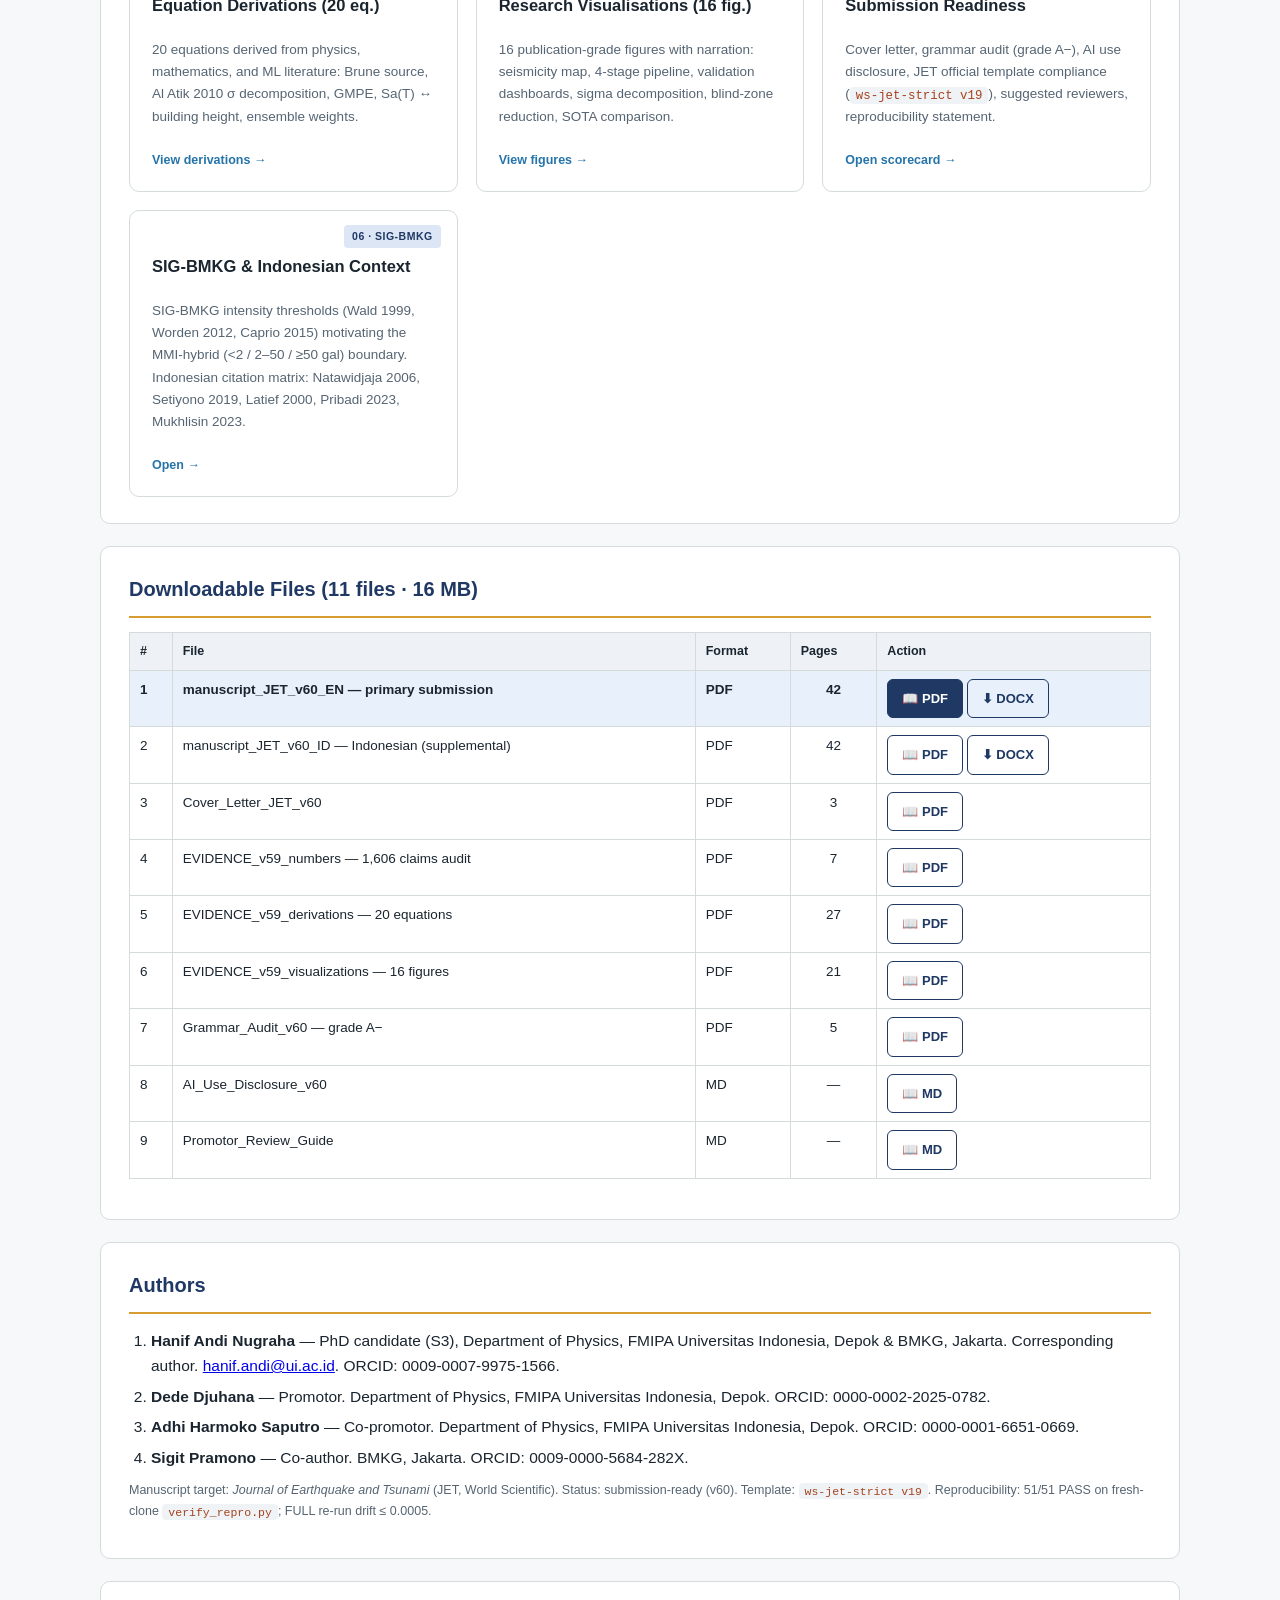
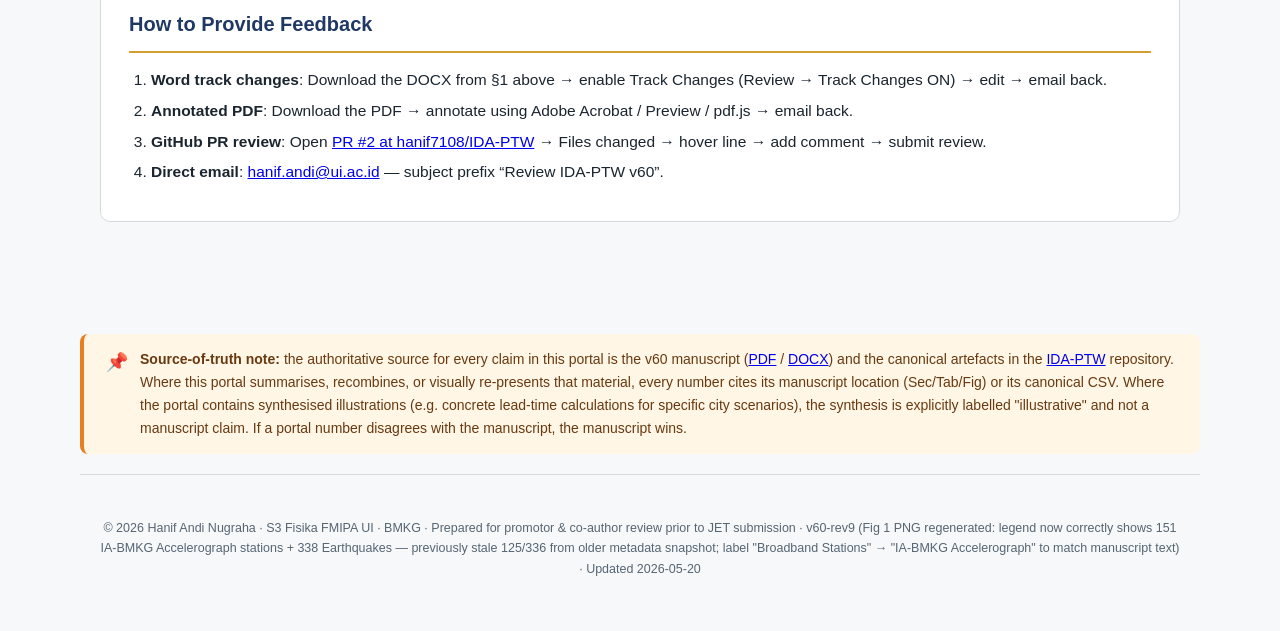
==== commit 43e50269: "Manuscript v60-rev9: Fig 1 PNG regenerated with correct counts (151 / 338) Promotor flagged Fig 1 le" ====
--- a/index.html
+++ b/index.html
@@ -400,8 +400,8 @@
 </div>
 <footer class="site">
 <p>
-<span data-lang="en">© 2026 Hanif Andi Nugraha · S3 Fisika FMIPA UI · BMKG · Prepared for promotor &amp; co-author review prior to JET submission · v60-rev8 (systematic cross-consistency sweep: fixed stale "3–10 s adaptive latency" in Fig 4 caption to match Stage 2 PTW {3, 5, 8} s; removed residual "IEEE AI Policy" row from AI_Use_Disclosure compliance table; verified all headline metrics + page count + table references consistent) · Updated 2026-05-20</span>
-<span data-lang="id">© 2026 Hanif Andi Nugraha · S3 Fisika FMIPA UI · BMKG · Disiapkan untuk tinjauan promotor &amp; co-author sebelum submission JET · v60-rev8 (sweep konsistensi sistematis: perbaiki "3–10 s adaptive latency" yang stale di caption Fig 4 agar match PTW Stage 2 {3, 5, 8} s; hapus baris residual "IEEE AI Policy" dari tabel compliance AI_Use_Disclosure; verifikasi semua metrik utama + page count + referensi tabel konsisten) · Diperbarui 20-05-2026</span>
+<span data-lang="en">© 2026 Hanif Andi Nugraha · S3 Fisika FMIPA UI · BMKG · Prepared for promotor &amp; co-author review prior to JET submission · v60-rev9 (Fig 1 PNG regenerated: legend now correctly shows 151 IA-BMKG Accelerograph stations + 338 Earthquakes — previously stale 125/336 from older metadata snapshot; label "Broadband Stations" → "IA-BMKG Accelerograph" to match manuscript text) · Updated 2026-05-20</span>
+<span data-lang="id">© 2026 Hanif Andi Nugraha · S3 Fisika FMIPA UI · BMKG · Disiapkan untuk tinjauan promotor &amp; co-author sebelum submission JET · v60-rev9 (PNG Fig 1 diregenerasi: legend kini benar menampilkan 151 stasiun Accelerograph IA-BMKG + 338 Earthquakes — sebelumnya 125/336 stale dari snapshot metadata lama; label "Broadband Stations" → "IA-BMKG Accelerograph" agar match teks manuskrip) · Diperbarui 20-05-2026</span>
 </p>
 </footer>
 <script src="assets/js/i18n.js"></script>
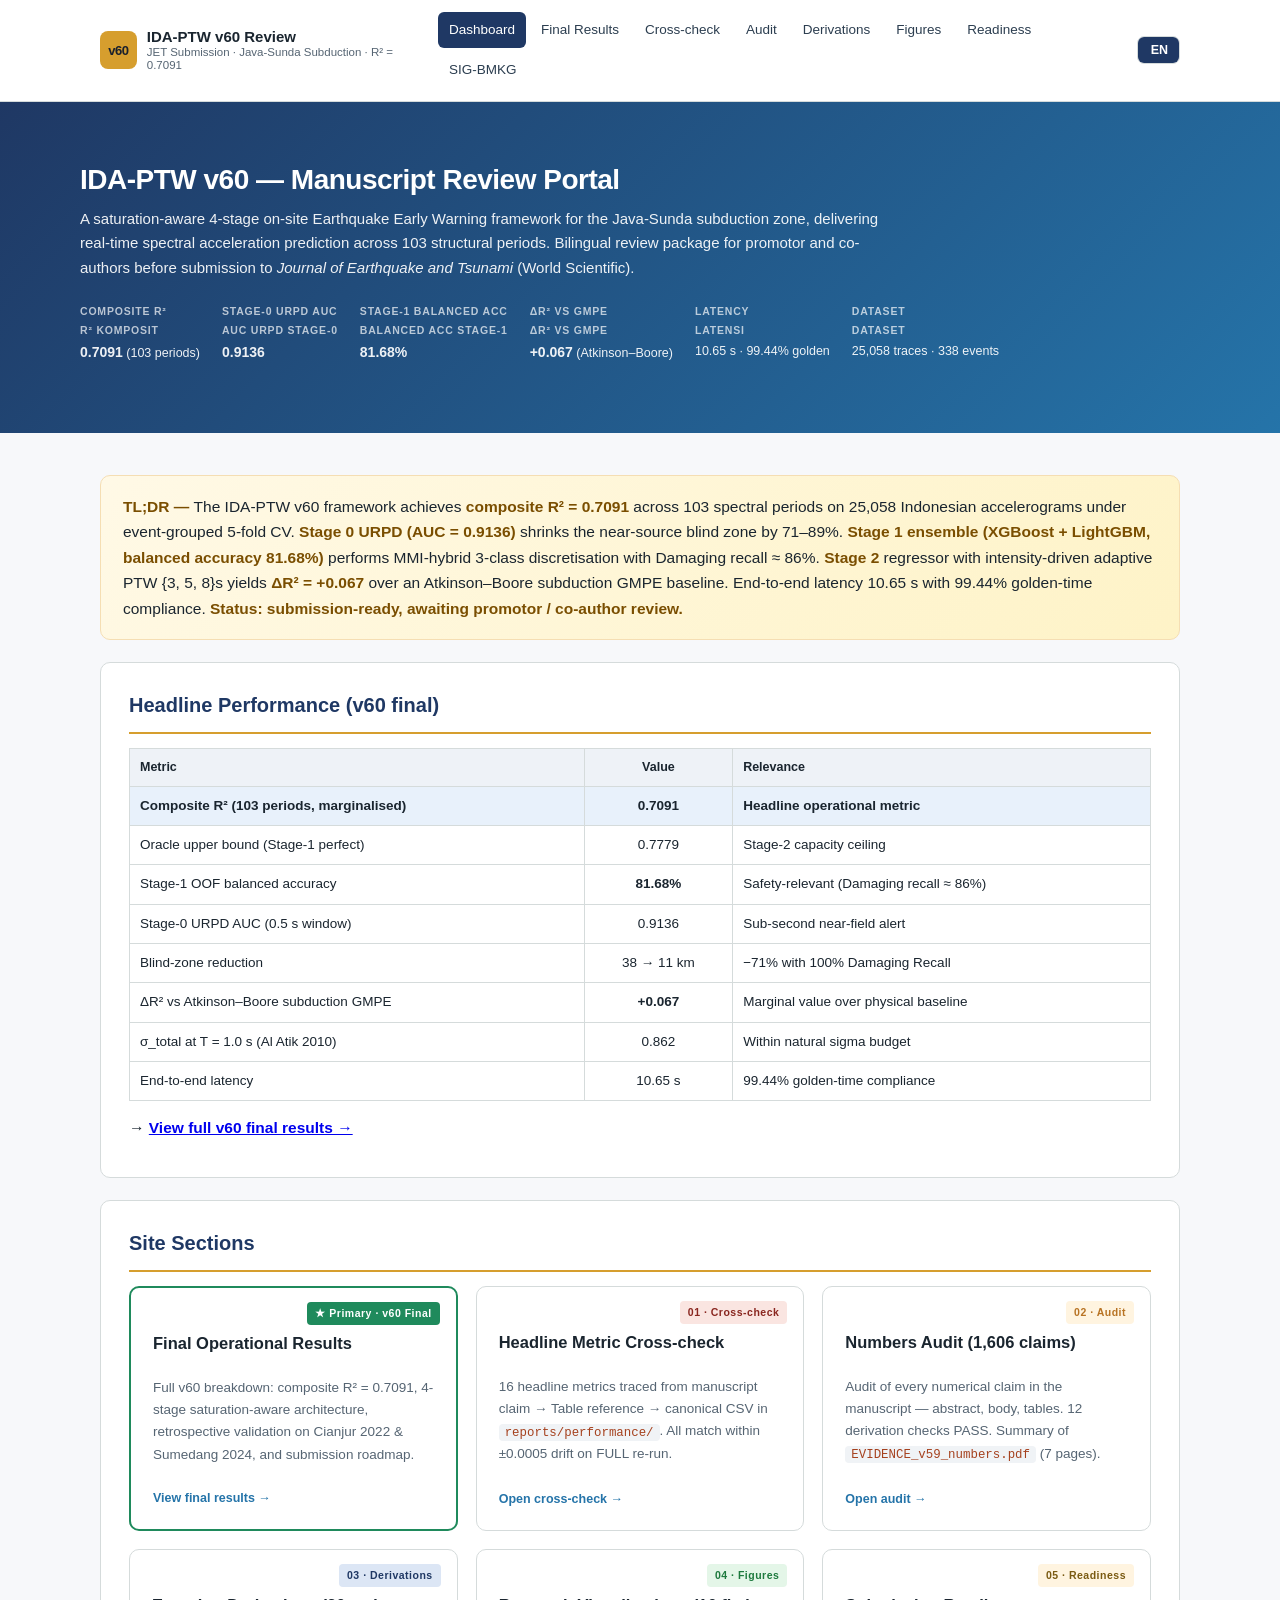
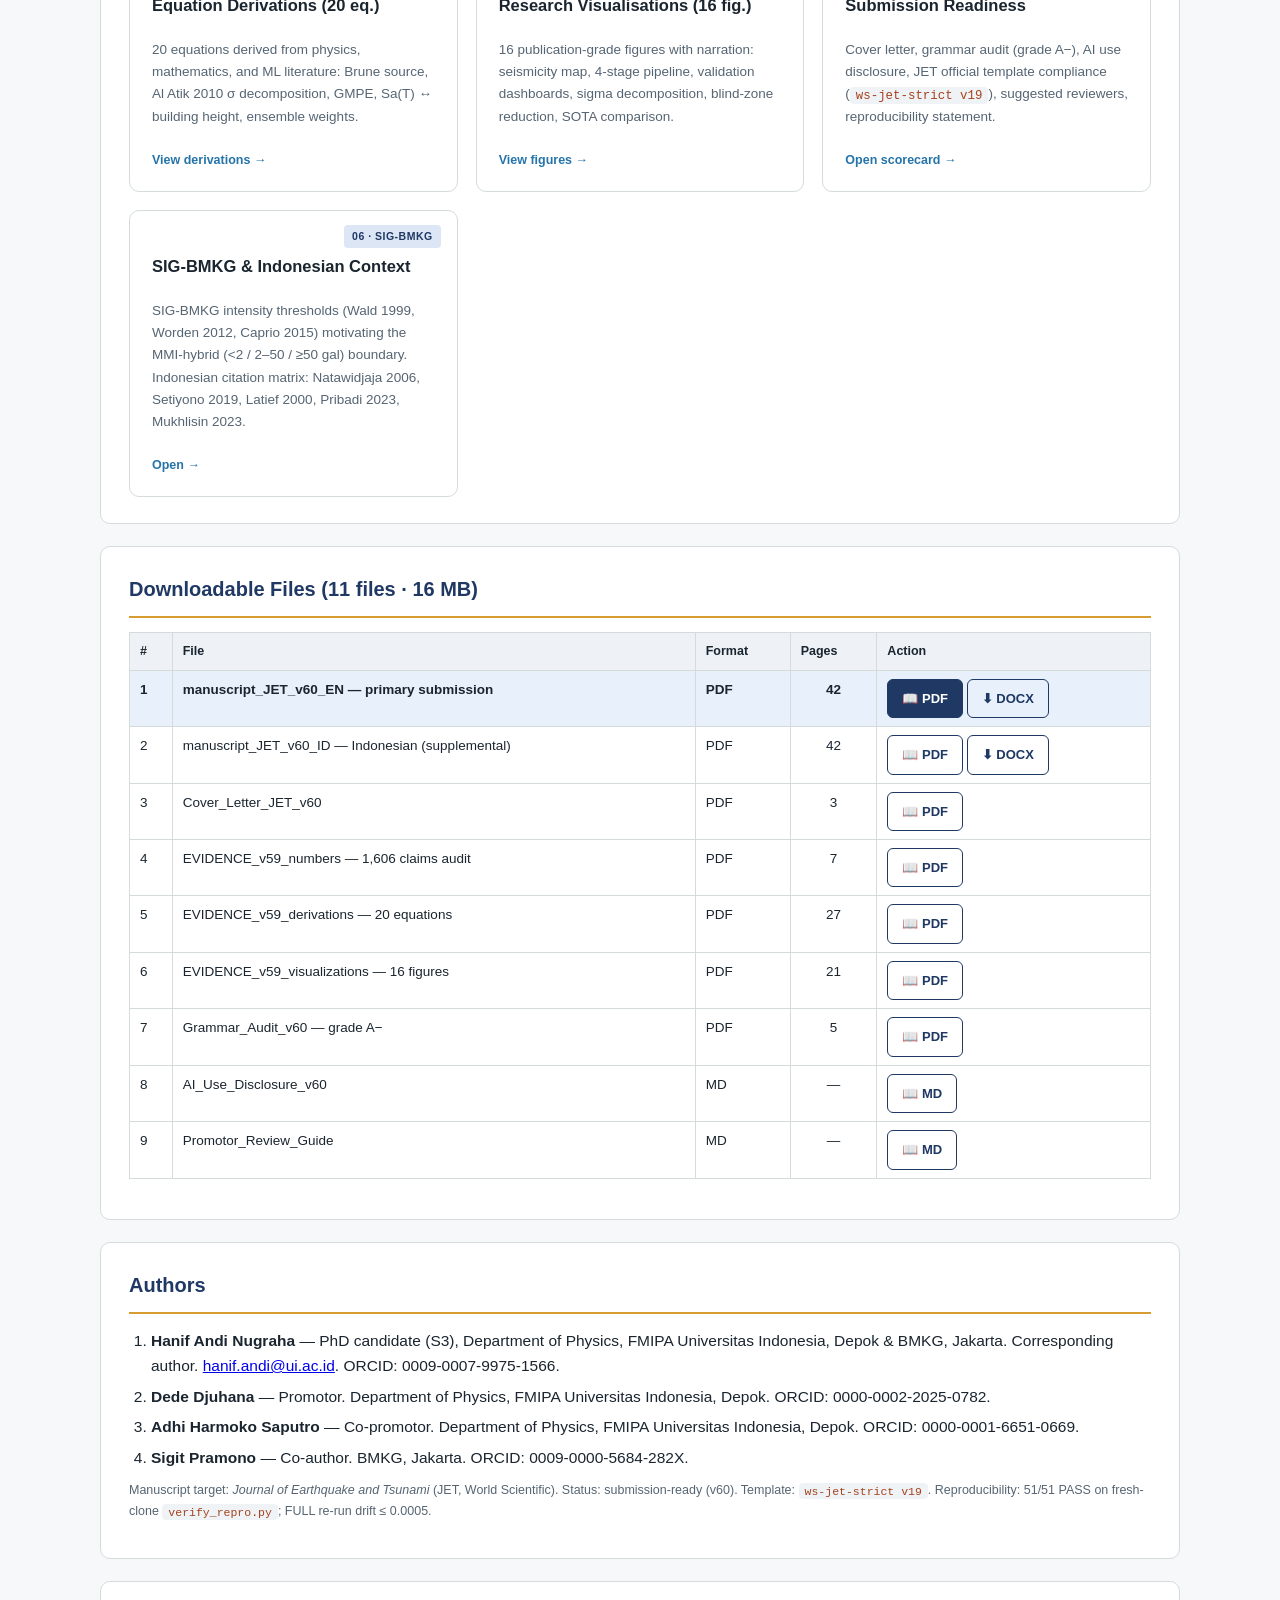
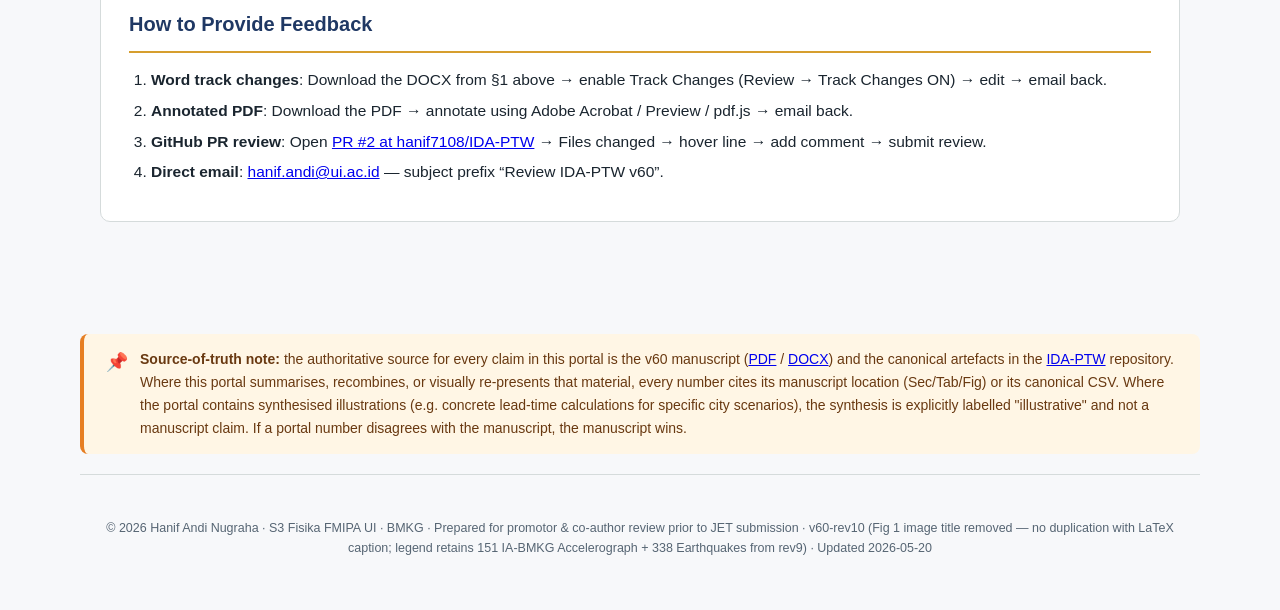
==== commit d7fde7d5: "Manuscript v60-rev10: Fig 1 image title removed User: "Gambar tak perlu ada Title" — sharp editorial" ====
--- a/index.html
+++ b/index.html
@@ -400,8 +400,8 @@
 </div>
 <footer class="site">
 <p>
-<span data-lang="en">© 2026 Hanif Andi Nugraha · S3 Fisika FMIPA UI · BMKG · Prepared for promotor &amp; co-author review prior to JET submission · v60-rev9 (Fig 1 PNG regenerated: legend now correctly shows 151 IA-BMKG Accelerograph stations + 338 Earthquakes — previously stale 125/336 from older metadata snapshot; label "Broadband Stations" → "IA-BMKG Accelerograph" to match manuscript text) · Updated 2026-05-20</span>
-<span data-lang="id">© 2026 Hanif Andi Nugraha · S3 Fisika FMIPA UI · BMKG · Disiapkan untuk tinjauan promotor &amp; co-author sebelum submission JET · v60-rev9 (PNG Fig 1 diregenerasi: legend kini benar menampilkan 151 stasiun Accelerograph IA-BMKG + 338 Earthquakes — sebelumnya 125/336 stale dari snapshot metadata lama; label "Broadband Stations" → "IA-BMKG Accelerograph" agar match teks manuskrip) · Diperbarui 20-05-2026</span>
+<span data-lang="en">© 2026 Hanif Andi Nugraha · S3 Fisika FMIPA UI · BMKG · Prepared for promotor &amp; co-author review prior to JET submission · v60-rev10 (Fig 1 image title removed — no duplication with LaTeX caption; legend retains 151 IA-BMKG Accelerograph + 338 Earthquakes from rev9) · Updated 2026-05-20</span>
+<span data-lang="id">© 2026 Hanif Andi Nugraha · S3 Fisika FMIPA UI · BMKG · Disiapkan untuk tinjauan promotor &amp; co-author sebelum submission JET · v60-rev10 (title image Fig 1 dihapus — tidak duplikat dengan caption LaTeX; legend tetap 151 IA-BMKG Accelerograph + 338 Earthquakes dari rev9) · Diperbarui 20-05-2026</span>
 </p>
 </footer>
 <script src="assets/js/i18n.js"></script>
